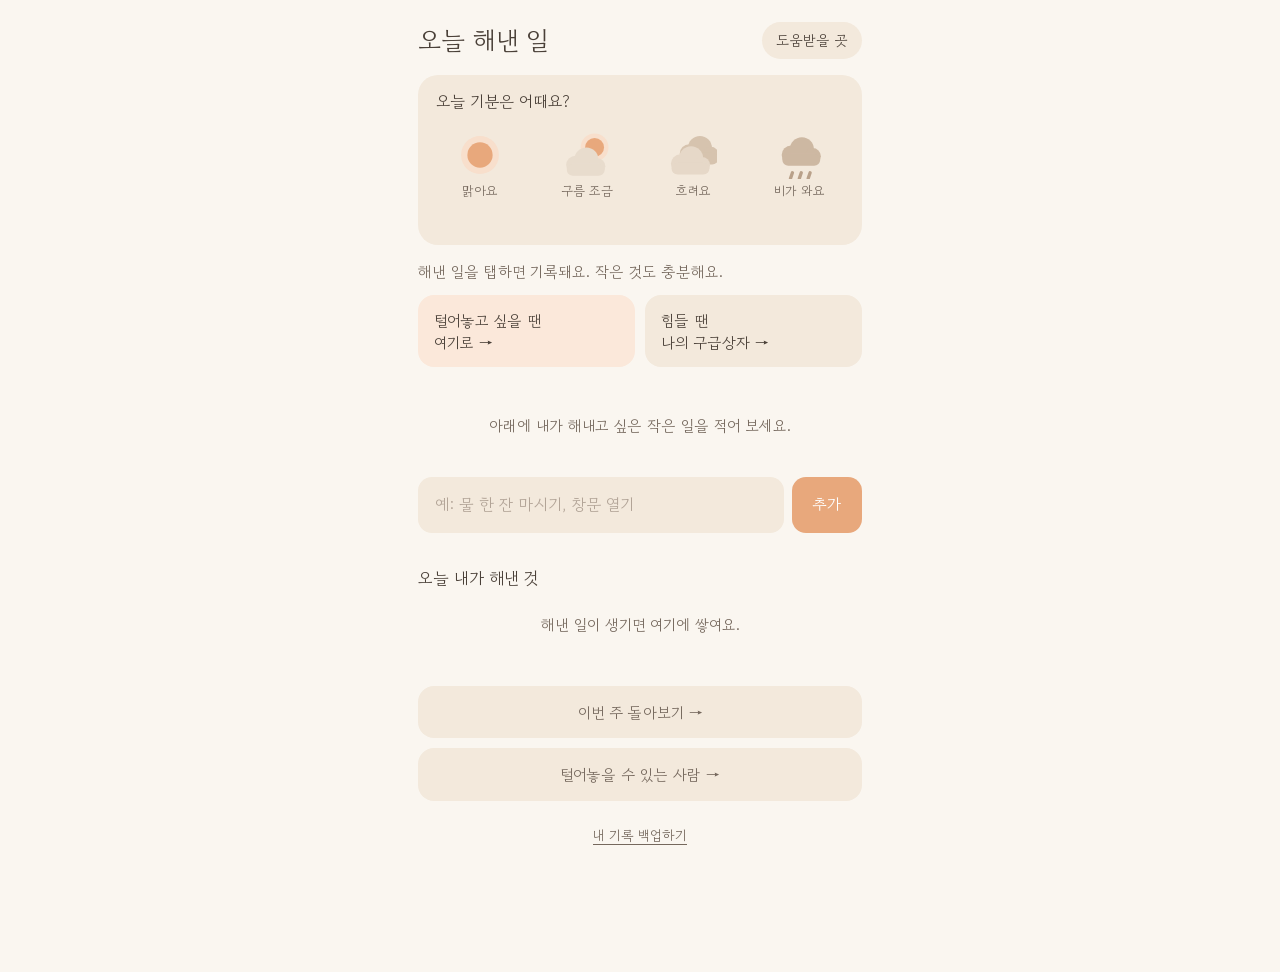
==== index.html @ 6de982d1 "뒤로 돌아올 때 홈이 튀지 않게 - 홈: 폰이 기억해 둔 화면이 돌아오면(pageshow) 기록·기분만 조용히 새로 고침 - 새로 그려야 할 때도 처음부터 같은 길이로: 펼친 낮은" ====
<!doctype html>
<html lang="ko">
<head>
  <meta charset="utf-8" />
  <meta name="viewport" content="width=device-width, initial-scale=1, viewport-fit=cover" />
  <title>차곡</title>
  <!-- PWA: 폰 홈 화면에 설치하고, 인터넷이 끊겨도 열리게 -->
  <link rel="manifest" href="manifest.webmanifest" />
  <meta name="theme-color" content="#faf6f0" />
  <link rel="icon" href="icon.svg" type="image/svg+xml" />
  <link rel="apple-touch-icon" href="icons/apple-touch-icon.png" />
  <meta name="apple-mobile-web-app-capable" content="yes" />
  <meta name="mobile-web-app-capable" content="yes" />
  <meta name="apple-mobile-web-app-title" content="차곡" />
  <script>
    if ("serviceWorker" in navigator) {
      addEventListener("load", () => navigator.serviceWorker.register("sw.js").catch(() => {}));
    }
    // 인트로: 앱을 새로 열 때만 보여요. 앱 안에서 다른 화면을 다녀오면 보이지 않아요.
    // (sessionStorage는 앱을 닫으면 비워지는 임시 메모장이에요)
    (function () {
      let seen = false;
      try { seen = sessionStorage.getItem("chagok.splash") === "1"; sessionStorage.setItem("chagok.splash", "1"); } catch (e) {}
      if (!seen) document.documentElement.classList.add("splash-on");
    })();
  </script>
  <!-- 글꼴을 미리 불러와서, 기본 글씨체가 잠깐 보였다 바뀌는 깜빡임을 막아요 -->
  <link rel="preload" href="fonts/GowunDodum-Regular.woff2" as="font" type="font/woff2" crossorigin />
  <link rel="stylesheet" href="theme.css" />
  <style>
    /* 색·글꼴은 theme.css에서 모든 화면이 함께 써요 */
    main {
      max-width: 480px;
      margin: 0 auto;
      padding: 28px 18px 120px;
    }
    h1 { font-size: 1.6rem; margin: 0 0 4px; }
    /* 위쪽 줄은 스크롤해도 붙어 있어서, "도움받을 곳"이 언제나 한 번에 닿아요 */
    .head {
      display: flex; justify-content: space-between; align-items: center; gap: 12px;
      position: sticky; top: 0; z-index: 5;
      background: var(--bg);
      margin: -28px -18px 4px; padding: 20px 18px 8px;
    }
    .head h1 { margin: 0; }
    .sub { color: var(--soft); margin: 0 0 12px; font-size: 0.95rem; }
    /* 털어놓기·구급상자: 나란히 두어 한 번에 닿게 */
    .quick { display: grid; grid-template-columns: 1fr 1fr; gap: 10px; margin: 0 0 22px; }
    .vent-link.kit-link { background: var(--card); }
    .vent-link {
      display: block; padding: 14px 16px; line-height: 1.45;
      background: var(--accent-soft); color: var(--text);
      border-radius: 16px; text-decoration: none; font-size: 0.95rem;
    }
    .look-link {
      display: block; margin: 40px 0 0; padding: 14px 18px; text-align: center;
      background: var(--card); border-radius: var(--radius);
      color: var(--soft); text-decoration: none; font-size: 0.95rem;
    }

    .people-link { margin-top: 10px; }
    .backup-link {
      display: block; width: fit-content; margin: 18px auto 0; padding: 6px 4px;
      color: var(--soft); font-size: 0.85rem;
      text-decoration: underline; text-underline-offset: 3px;
    }

    /* 오늘 기분: 날씨 그림으로 한 번에 */
    .mood { background: var(--card); border-radius: 20px; padding: 14px 12px 12px; margin: 6px 0 14px; }
    .mood-q { margin: 0 6px 10px; font-size: 1rem; }
    /* 날씨 버튼이 그려지기 전에도 같은 높이를 차지해서, 아래 내용이 밀려 내려가지 않게 */
    .mood-row { display: grid; grid-template-columns: repeat(4, 1fr); gap: 6px; min-height: 83px; }
    .mood-btn {
      display: flex; flex-direction: column; align-items: center; gap: 2px;
      font: inherit; font-size: 0.8rem; color: var(--soft); cursor: pointer;
      border: none; background: none; border-radius: 14px; padding: 6px 2px 6px;
      transition: background .25s ease, transform .15s ease;
    }
    .mood-btn svg { width: 48px; height: 48px; }
    .mood-btn:active { transform: scale(0.95); }
    .mood-btn[aria-pressed="true"] { background: var(--bg); color: var(--text); }
    .mood-btn:focus-visible { outline: 2px solid var(--soft); outline-offset: 1px; }
    .mood-note { color: var(--accent-deep); font-size: 0.85rem; min-height: 1.4em; margin: 6px 6px 0; }

    /* 낮은 날: 부드럽게 펼쳐지는 작은 자리 */
    .low { margin-top: 10px; background: var(--bg); border-radius: 16px; padding: 14px 14px 12px; animation: lowIn .45s ease; }
    .low[hidden] { display: none; }
    .low.instant { animation: none; }
    @keyframes lowIn { from { opacity: 0; transform: translateY(-4px); } to { opacity: 1; transform: none; } }
    .low-hello { margin: 0 0 12px; font-size: 0.95rem; }
    .note-card { background: var(--peach); border-radius: 14px; padding: 14px 16px 10px; }
    .note-card .from { color: var(--accent-deep); font-size: 0.8rem; margin: 0 0 4px; }
    .note-card .text { font-size: 1.1rem; margin: 0; }
    .low-row { display: flex; justify-content: flex-end; align-items: center; gap: 4px; flex-wrap: wrap; margin-top: 6px; }
    .low-btn {
      font: inherit; font-size: 0.88rem; cursor: pointer; border: none; border-radius: 12px;
      padding: 7px 12px; background: none; color: var(--soft); white-space: nowrap;
    }
    .low-btn.did-it { background: var(--bg); color: var(--accent-deep); }
    .low-btn.done, .lie-btn.done { color: var(--accent-deep); }
    .low-sub { color: var(--soft); font-size: 0.85rem; margin: 14px 2px 8px; }
    .lie-list { list-style: none; padding: 0; margin: 0; display: grid; gap: 6px; }
    .lie-btn {
      display: flex; justify-content: space-between; align-items: center; gap: 10px; width: 100%;
      font: inherit; font-size: 0.98rem; color: var(--text); text-align: left; cursor: pointer;
      border: none; border-radius: 12px; padding: 11px 14px; background: var(--card);
    }
    .lie-btn:active { background: var(--card-press); }
    .lie-btn small { color: var(--faint); font-size: 0.8rem; white-space: nowrap; }
    .lie-btn.done { background: var(--peach); }
    .lie-btn.done small { color: var(--accent-deep); }
    .low-more { display: block; margin: 8px 2px 0; }
    .low-next {
      display: flex; align-items: center; justify-content: space-between; gap: 10px; flex-wrap: wrap;
      margin-top: 14px; padding-top: 12px; border-top: 1px solid var(--line); font-size: 0.88rem; color: var(--soft);
    }
    .low-next a { color: var(--text); text-decoration: none; background: var(--accent-soft); border-radius: 999px; padding: 7px 14px; white-space: nowrap; }
    .low-next .end { display: flex; gap: 8px; align-items: center; flex-wrap: wrap; }
    /* 비가 와요: 쉬어 가기 */
    .rest-btn {
      display: block; width: 100%; font: inherit; font-size: 1.08rem; cursor: pointer; text-align: center;
      border: none; border-radius: 16px; padding: 18px 16px; background: var(--peach); color: var(--text);
    }
    .rest-btn:active { transform: scale(0.98); }
    .rest-done { background: var(--card); border-radius: 16px; padding: 14px 16px; text-align: center; }
    .rest-done p { margin: 0; }
    .rest-done small { display: block; color: var(--soft); font-size: 0.85rem; margin-top: 2px; }
    .rest-done .low-btn { margin-top: 4px; font-size: 0.82rem; }
    .past { background: var(--card); border-radius: 14px; padding: 14px 16px; margin-top: 12px; }
    .past .from { color: var(--soft); font-size: 0.8rem; margin: 0 0 4px; }
    .past p { margin: 0; }
    .past .fact { font-size: 1.02rem; }
    .past .sub-fact { color: var(--soft); font-size: 0.88rem; margin-top: 4px; }
    /* 흐려요: 조금만 움직이면 되는 일 */
    .move-card { background: var(--card); border-radius: 14px; padding: 14px 16px 10px; margin-top: 10px; }
    .move-card .from { color: var(--soft); font-size: 0.8rem; margin: 0 0 4px; }
    .move-card .text { font-size: 1.08rem; margin: 0; }
    .move-card .low-btn.did-it { background: var(--bg); }
    #lowHelp[hidden] { display: none; }
    .low-person { margin-top: 14px; }
    .low-person[hidden] { display: none; }
    .low-person .ppl-hint { background: var(--card); }
    @media (prefers-reduced-motion: reduce) { .low { animation: none; } }

    /* 항목 목록 */
    .items { list-style: none; padding: 0; margin: 0 0 16px; display: grid; gap: 10px; }
    .item {
      display: flex; align-items: center; gap: 12px;
      width: 100%;
      background: var(--card);
      border: none;
      border-radius: var(--radius);
      padding: 17px 18px;
      font: inherit; color: inherit; text-align: left;
      cursor: pointer;
      transition: transform .15s ease, background .3s ease;
    }
    .item:active { transform: scale(0.98); background: var(--card-press); }
    .item .name { flex: 1; font-size: 1.08rem; }
    .item .count { color: var(--soft); font-size: 0.88rem; white-space: nowrap; }
    /* 해낸 항목: 조약돌 같은 복숭아·살구 톤 */
    .item.did { background: var(--peach); }
    .item.did:active { background: #f1cdb2; }
    .item.did .count { color: var(--accent-deep); }
    .item.did .count::before {
      content: ""; display: inline-block; width: 12px; height: 9px; margin-right: 6px;
      border-radius: 50%; background: var(--pebble-1); vertical-align: 1px;
    }
    .item.pop { animation: pop .45s ease; }
    @keyframes pop {
      0% { transform: scale(1); }
      40% { transform: scale(1.03); }
      100% { transform: scale(1); }
    }
    .del {
      border: none; background: none; color: var(--soft);
      font-size: 0.85rem; padding: 4px 8px; cursor: pointer;
      display: none;
    }
    .editing .del { display: inline-block; }
    .editing .item { cursor: default; }

    .empty {
      color: var(--soft); text-align: center;
      padding: 24px 12px; font-size: 0.95rem;
    }

    /* 항목 추가 */
    .add { display: flex; gap: 8px; margin-bottom: 8px; }
    .add input {
      flex: 1; min-width: 0; font: inherit; color: inherit;
      padding: 14px 16px;
      border: 1.5px solid transparent; border-radius: 14px;
      background: var(--card); outline: none;
    }
    .add input::placeholder { color: var(--faint); }
    .add input:focus { border-color: var(--accent); background: var(--bg); }
    .add button {
      font: inherit; border: none; border-radius: 14px;
      padding: 0 20px; background: var(--accent); color: #fff;
      cursor: pointer;
      white-space: nowrap; flex-shrink: 0;   /* "추가"가 두 줄로 깨지지 않게 */
    }
    .tools { text-align: right; }
    .link {
      border: none; background: none; color: var(--soft);
      font: inherit; font-size: 0.85rem; cursor: pointer; padding: 6px 4px;
      text-decoration: underline; text-underline-offset: 3px;
    }

    /* 오늘 기록 */
    h2 { font-size: 1.05rem; margin: 32px 0 10px; }
    .log { list-style: none; padding: 0; margin: 0; }
    .log li {
      display: flex; gap: 10px; padding: 10px 2px;
      border-bottom: 1px solid var(--line); font-size: 0.95rem;
    }
    .log time { color: var(--soft); min-width: 3.5em; }

    /* 아래쪽 안내 (되돌리기) */
    .toast {
      position: fixed; left: 50%; bottom: 24px;
      transform: translate(-50%, 20px);
      background: #5a4e45; color: #fff;
      padding: 12px 16px; border-radius: 14px;
      display: flex; gap: 14px; align-items: center;
      opacity: 0; pointer-events: none;
      transition: opacity .25s ease, transform .25s ease;
      max-width: calc(100% - 32px);
    }
    .toast.show { opacity: 1; transform: translate(-50%, 0); pointer-events: auto; }
    .toast button {
      border: none; background: none; color: var(--accent-soft);
      font: inherit; text-decoration: underline; cursor: pointer; padding: 0;
      white-space: nowrap;
    }
    .toast { flex-wrap: wrap; width: 440px; }
    .toast #toastText { flex: 1; min-width: 0; }
    .memo-form { display: none; width: 100%; gap: 8px; }
    .toast.memo .memo-form { display: flex; }
    .toast.memo .toast-actions { display: none; }
    .toast-actions { display: flex; gap: 14px; }
    .memo-form input {
      flex: 1; min-width: 0; font: inherit; color: var(--text);
      padding: 10px 12px; border: none; border-radius: 10px; outline: none;
    }
    .memo-form button { text-decoration: none; background: var(--accent); color: #fff; border-radius: 10px; padding: 0 14px; }
    .log .memo { display: block; color: var(--soft); font-size: 0.88rem; }
    .log .memo.hint { color: var(--faint); font-size: 0.8rem; }
    .log .entry { flex: 1; min-width: 0; }
    .log li.tappable { cursor: pointer; border-radius: 8px; }
    .log li.tappable:active { background: var(--accent-soft); }
    .log li.tappable:focus-visible { outline: 2px solid var(--soft); outline-offset: 2px; }

    /* 인트로 */
    .splash { display: none; }
    .splash-on .splash {
      display: flex; flex-direction: column; align-items: center; justify-content: center; gap: 14px;
      position: fixed; inset: 0; z-index: 100;
      background: var(--bg); cursor: pointer;
      transition: opacity .45s ease;
    }
    .splash svg { width: 96px; height: 96px; }
    .splash .name { font-size: 1.7rem; letter-spacing: 0.1em; color: var(--text); }
    .splash rect { animation: settle .5s cubic-bezier(.3, 1.3, .5, 1) both; }
    .splash rect:nth-child(2) { animation-delay: .08s; }
    .splash rect:nth-child(3) { animation-delay: .16s; }
    .splash .name { animation: rise .45s ease .1s both; }
    @keyframes settle { from { opacity: 0; transform: translateY(-40px); } to { opacity: 1; transform: none; } }
    @keyframes rise { from { opacity: 0; transform: translateY(4px); } to { opacity: 1; transform: none; } }
    .splash.leaving { opacity: 0; pointer-events: none; }
    @media (prefers-reduced-motion: reduce) {
      .splash-on .splash { transition: none; }
      .splash rect, .splash .name { animation: none; }
    }
  </style>
</head>
<body>
  <div class="splash" id="splash" aria-hidden="true">
    <svg viewBox="120 120 272 272" role="img">
      <rect x="120" y="297" width="272" height="76" rx="30" fill="#e09a6b"/>
      <rect x="156" y="215" width="216" height="70" rx="28" fill="#e8a87c"/>
      <rect x="172" y="139" width="156" height="64" rx="26" fill="#f2c4a0"/>
    </svg>
    <div class="name">차곡</div>
  </div>
  <main>
    <div class="head">
      <h1>오늘 해낸 일</h1>
      <span data-help-slot></span>
    </div>
    <section class="mood" aria-labelledby="moodQ">
      <p class="mood-q" id="moodQ">오늘 기분은 어때요?</p>
      <div class="mood-row" id="moodRow"></div>
      <p class="mood-note" id="moodNote" role="status"></p>

      <!-- 기분이 낮은 날에만 조용히 펼쳐져요 -->
      <div class="low" id="low" hidden>
        <p class="low-hello" id="lowHello"></p>
        <div id="lowRest"></div>   <!-- 비가 와요: 쉬어 가기 -->
        <div id="lowPast"></div>   <!-- 비가 와요: 과거의 내가 해낸 것 -->
        <div id="lowNote"></div>   <!-- 흐려요: 구급상자 쪽지 -->
        <div id="lowMove"></div>   <!-- 흐려요: 조금만 움직이면 되는 일 -->
        <div class="low-person" id="lowPerson" hidden></div>
        <div class="low-next">
          <span id="lowNextLabel">마음이 무거우면</span>
          <span class="end">
            <a href="vent.html">털어놓기</a>
            <span id="lowHelp"><span data-help-slot></span></span>
          </span>
        </div>
        <div id="lowLie"></div>    <!-- 비가 와요: 맨 아래 "원하면" -->
        <div class="low-row"><button class="low-btn" id="lowClose" type="button">접어 두기</button></div>
      </div>
    </section>

    <p class="sub">해낸 일을 탭하면 기록돼요. 작은 것도 충분해요.</p>
    <div class="quick">
      <a class="vent-link" href="vent.html">털어놓고 싶을 땐<br>여기로 →</a>
      <a class="vent-link kit-link" href="kit.html">힘들 땐<br>나의 구급상자 →</a>
    </div>

    <ul class="items" id="items"></ul>

    <form class="add" id="addForm" autocomplete="off">
      <input id="addInput" maxlength="40" placeholder="예: 물 한 잔 마시기, 창문 열기" />
      <button type="submit">추가</button>
    </form>
    <div class="tools">
      <button class="link" id="editBtn" type="button">항목 정리하기</button>
    </div>

    <h2 id="logTitle">오늘 내가 해낸 것</h2>
    <ul class="log" id="log"></ul>

    <a class="look-link" href="lookback.html">이번 주 돌아보기 →</a>
    <a class="look-link people-link" href="people.html">털어놓을 수 있는 사람 →</a>
    <a class="backup-link" href="backup.html">내 기록 백업하기</a>
  </main>

  <div class="toast" id="toast" role="status">
    <span id="toastText"></span>
    <span class="toast-actions">
      <button id="memoBtn" type="button">한 줄 남기기</button>
      <button id="undoBtn" type="button">되돌리기</button>
    </span>
    <form class="memo-form" id="memoForm" autocomplete="off">
      <input id="memoInput" maxlength="80" placeholder="한 줄 남겨도 좋아요 (선택)" />
      <button type="submit">남기기</button>
    </form>
  </div>

  <script src="help.js"></script>
  <script src="record-sheet.js"></script>
  <script src="people.js"></script>
  <script src="mood.js"></script>
  <script>
    // ── 저장소: 데이터는 이 브라우저 안(localStorage)에만 저장돼요 ──
    const KEY = "overcome.v1";

    function load() {
      try {
        const data = JSON.parse(localStorage.getItem(KEY));
        if (data && Array.isArray(data.items) && Array.isArray(data.records)) return data;
      } catch (e) {}
      return { items: [], records: [] };
    }
    function save() {
      try { localStorage.setItem(KEY, JSON.stringify(state)); } catch (e) {}
    }

    let state = load();
    let editing = false;
    let lastRecordId = null;
    let toastTimer = null;

    const $ = (id) => document.getElementById(id);
    const uid = () => Date.now().toString(36) + Math.random().toString(36).slice(2, 6);

    // 오늘 날짜(내 기기 시간 기준)인지 확인
    function isToday(iso) {
      const d = new Date(iso), n = new Date();
      return d.getFullYear() === n.getFullYear() && d.getMonth() === n.getMonth() && d.getDate() === n.getDate();
    }
    const todayRecords = () => state.records.filter((r) => isToday(r.at));

    function render() {
      const today = todayRecords();
      const list = $("items");
      list.innerHTML = "";
      list.parentElement.classList.toggle("editing", editing);

      if (state.items.length === 0) {
        list.innerHTML = '<li class="empty">아래에 내가 해내고 싶은 작은 일을 적어 보세요.</li>';
      }

      state.items.forEach((item) => {
        const n = today.filter((r) => r.itemId === item.id).length;
        const li = document.createElement("li");
        const btn = document.createElement("button");
        btn.type = "button";
        btn.className = "item" + (n > 0 ? " did" : "");
        btn.dataset.id = item.id;

        const name = document.createElement("span");
        name.className = "name";
        name.textContent = item.name;
        btn.appendChild(name);

        const count = document.createElement("span");
        count.className = "count";
        count.textContent = n === 0 ? "" : n === 1 ? "내가 해냈다" : `내가 해냈다 ×${n}`;
        btn.appendChild(count);

        const del = document.createElement("span");
        del.className = "del";
        del.textContent = "빼기";
        del.setAttribute("role", "button");
        btn.appendChild(del);

        btn.addEventListener("click", (e) => {
          if (editing) {
            if (e.target === del) removeItem(item.id);
            return;
          }
          record(item, btn);
        });

        li.appendChild(btn);
        list.appendChild(li);
      });

      $("editBtn").textContent = editing ? "다 정리했어요" : "항목 정리하기";
      $("editBtn").style.display = state.items.length ? "" : "none";

      // 오늘 기록 모아 보기 (최신순)
      const log = $("log");
      log.innerHTML = "";
      $("logTitle").textContent = today.length
        ? `오늘 내가 해낸 것 · ${today.length}가지`
        : "오늘 내가 해낸 것";
      if (today.length === 0) {
        log.innerHTML = '<li class="empty" style="border:none;justify-content:center">해낸 일이 생기면 여기에 쌓여요.</li>';
      }
      [...today].reverse().forEach((r) => {
        const li = document.createElement("li");
        const t = document.createElement("time");
        t.textContent = new Date(r.at).toLocaleTimeString("ko-KR", { hour: "numeric", minute: "2-digit" });
        const s = document.createElement("span");
        s.className = "entry";
        s.textContent = r.name;

        const m = document.createElement("span");
        m.className = "memo" + (r.memo ? "" : " hint");
        m.textContent = r.memo || "탭해서 한 줄 남기기";
        s.appendChild(m);
        // 탭하면 작은 창이 열려요: 메모 쓰기·고치기, 잘못 누른 기록 빼기
        li.className = "tappable";
        li.tabIndex = 0;
        li.setAttribute("role", "button");
        const open = () => openRecordSheet(r.id, () => { state = load(); render(); });
        li.addEventListener("click", open);
        li.addEventListener("keydown", (e) => { if (e.key === "Enter" || e.key === " ") { e.preventDefault(); open(); } });
        li.append(t, s);
        log.appendChild(li);
      });
    }

    function record(item, btn) {
      const r = { id: uid(), itemId: item.id, name: item.name, at: new Date().toISOString() };
      state.records.push(r);
      save();
      lastRecordId = r.id;
      lastLooseBtn = null;
      render();
      const fresh = document.querySelector(`.item[data-id="${item.id}"]`);
      if (fresh) fresh.classList.add("pop");
      showToast(`"${item.name}" 내가 해냈어요`);
    }

    function undo() {
      if (!lastRecordId) return;
      state.records = state.records.filter((r) => r.id !== lastRecordId);
      lastRecordId = null;
      save();
      render();
      hideToast();
      // 낮은 날 자리에서 기록한 거라면, 그 버튼도 원래대로
      if (lastLooseBtn) { resetLoose(lastLooseBtn); lastLooseBtn = null; }
    }

    function removeItem(id) {
      const item = state.items.find((i) => i.id === id);
      if (!item || !confirm(`"${item.name}" 항목을 목록에서 뺄까요?\n지금까지 해낸 기록은 그대로 남아요.`)) return;
      state.items = state.items.filter((i) => i.id !== id);
      save();
      render();
    }

    function showToast(text) {
      $("toastText").textContent = text;
      $("toast").classList.remove("memo");
      $("toast").classList.add("show");
      clearTimeout(toastTimer);
      toastTimer = setTimeout(hideToast, 5000);
    }
    function hideToast() { $("toast").classList.remove("show", "memo"); }

    // 한 줄 메모: 기록은 이미 됐고, 원할 때만 덧붙여요
    function openMemo() {
      if (!lastRecordId) return;
      clearTimeout(toastTimer);           // 쓰는 동안엔 사라지지 않게
      $("memoInput").value = "";
      $("toast").classList.add("memo");
      $("memoInput").focus();
    }
    $("memoForm").addEventListener("submit", (e) => {
      e.preventDefault();
      const text = $("memoInput").value.trim();
      const r = state.records.find((x) => x.id === lastRecordId);
      if (r && text) { r.memo = text; save(); render(); }
      $("memoInput").blur();
      hideToast();
    });
    $("memoInput").addEventListener("keydown", (e) => {
      if (e.key === "Escape") hideToast();
    });
    $("memoBtn").addEventListener("click", openMemo);

    $("addForm").addEventListener("submit", (e) => {
      e.preventDefault();
      const name = $("addInput").value.trim();
      if (!name) return;
      state.items.push({ id: uid(), name });
      save();
      $("addInput").value = "";
      render();
    });
    $("editBtn").addEventListener("click", () => { editing = !editing; render(); });
    $("undoBtn").addEventListener("click", undo);

    render();

    // ── 오늘 기분: 탭 한 번으로 남겨요. 그래프나 통계는 만들지 않아요. ──
    // 모양: [{ id, at, level }]  level 4 맑아요 · 3 구름 조금 · 2 흐려요 · 1 비가 와요
    const MOOD_KEY = window.chagokMood.KEY;
    const MOODS = window.chagokMood.MOODS;   // 날씨 그림은 mood.js에 있어요 (돌아보기와 함께 써요)
    const KIT_KEY = "chagok.kit.v1";
    const LOW_HELLO = {
      2: "흐린 날이네요. 오늘은 천천히 가도 괜찮아요.",
      1: "오늘은 그냥 누워 있어도 괜찮아요. 쉬는 것도 나를 돌보는 일이에요.",
    };
    const MOVES = ["창문 열기", "세수하기", "집 앞 5분 걷기", "물 한 컵 마시기", "이불 정리하기", "양치하기", "햇빛 드는 곳에 잠깐 서 있기"];
    const LIE_DOWN = ["숨 세 번 천천히 쉬기", "물 한 모금 마시기", "창밖 잠깐 보기", "이불 속에서 기지개 켜기", "좋아하는 노래 한 곡 듣기"];
    // 쉬어 가기로 한 날: 시간만 남겨요 (돌아보기에 조용히 조약돌 하나). 모양: [{ id, at }]
    const REST_KEY = "chagok.rest.v1";
    const VENTED_KEY = "chagok.vented.v1";

    const readList = (key) => { try { const v = JSON.parse(localStorage.getItem(key)); return Array.isArray(v) ? v : []; } catch (e) { return []; } };
    const writeList = (key, list) => { try { localStorage.setItem(key, JSON.stringify(list)); } catch (e) {} };
    const todayMood = () => readList(MOOD_KEY).filter((m) => isToday(m.at)).pop() || null;
    const kitCards = () => readList(KIT_KEY).filter((c) => c && c.text);
    const pickOne = (arr, notThis) => { const pool = arr.length > 1 ? arr.filter((x) => x !== notThis) : arr; return pool[Math.floor(Math.random() * pool.length)]; };

    function renderMood() {
      const cur = todayMood();
      const row = $("moodRow");
      row.innerHTML = "";
      for (const m of MOODS) {
        const b = document.createElement("button");
        b.type = "button";
        b.className = "mood-btn";
        b.setAttribute("aria-pressed", cur && cur.level === m.level ? "true" : "false");
        b.innerHTML = `${window.chagokMood.svg(m.level)}<span>${m.label}</span>`;
        b.addEventListener("click", () => pickMood(m.level));
        row.appendChild(b);
      }
    }

    let noteTimer = null;
    function pickMood(level) {
      const list = readList(MOOD_KEY);
      const last = list[list.length - 1];
      // 방금(2분 안) 고른 걸 바꾸면 새로 쌓지 않고 고쳐요: 잘못 누른 것도 괜찮아요
      if (last && Date.now() - new Date(last.at).getTime() < 120000) { last.level = level; last.at = new Date().toISOString(); }
      else list.push({ id: uid(), at: new Date().toISOString(), level });
      writeList(MOOD_KEY, list);
      renderMood();
      clearTimeout(noteTimer);
      if (level <= 2) {
        $("moodNote").textContent = "";
        openLow(level);
      } else {
        $("low").hidden = true;
        clearLow();
        $("moodNote").textContent = "오늘의 기분을 남겨 뒀어요.";
        noteTimer = setTimeout(() => { $("moodNote").textContent = ""; }, 3000);
      }
    }

    // 낮은 날
    //  흐려요:   구급상자 쪽지 → 조금만 움직이면 되는 일 → 털어놓기(가볍게)
    //  비가 와요: 쉬어 가기 → 과거의 내가 해낸 것 → 털어놓기·사람·도움받을 곳 → (원하면) 누워서도 할 수 있는 일
    // 펼친 자리의 모습(무슨 쪽지·어떤 일·누구를 보여 줬는지)을 잠깐 기억해 둬요.
    // 다른 화면에 다녀와 홈이 다시 그려져도, 처음부터 같은 모습·같은 길이로 그려져서 스크롤이 튀지 않아요.
    // (sessionStorage: 앱을 닫으면 비워지는 임시 메모장)
    const LOW_KEY = "chagok.low";
    let lowState = null;
    function saveLow(patch) {
      lowState = { ...(lowState || {}), ...patch, day: new Date().toDateString() };
      try { sessionStorage.setItem(LOW_KEY, JSON.stringify(lowState)); } catch (e) {}
    }
    function clearLow() {
      lowState = null;
      try { sessionStorage.removeItem(LOW_KEY); } catch (e) {}
    }
    function savedLow() {
      try {
        const v = JSON.parse(sessionStorage.getItem(LOW_KEY));
        const cur = todayMood();
        if (v && v.day === new Date().toDateString() && cur && cur.level === v.level && v.level <= 2) return v;
      } catch (e) {}
      return null;
    }

    // restore가 있으면: 아까와 같은 내용으로, 움직임 없이 바로 그려요
    function openLow(level, restore = null) {
      ["lowRest", "lowPast", "lowNote", "lowMove", "lowLie"].forEach((id) => { $(id).innerHTML = ""; });
      $("lowPerson").hidden = true;
      $("low").classList.toggle("instant", !!restore);
      lowState = { level };
      saveLow({ level });
      $("lowHello").textContent = LOW_HELLO[level];
      const cards = kitCards();
      if (level === 2) {
        if (cards.length) showNote(cards, restore && restore.noteId);
        showMove(restore && restore.move);
        $("lowNextLabel").textContent = "털어놓고 싶으면";
        $("lowHelp").hidden = true;
      } else {
        showRest();
        showPast();
        // 목록이 비어 있으면 적어 둘 수 있다고만 살짝
        window.chagokPeople.suggest($("lowPerson"), { preferId: restore && restore.personId, onPick: (id) => saveLow({ personId: id }) });
        $("lowNextLabel").textContent = "마음이 무거우면";
        $("lowHelp").hidden = false;
        showLie(!!(restore && restore.lieOpen), "원하면, 누워서도 할 수 있는 일");
        if (restore && restore.lieOpen) saveLow({ lieOpen: true });
      }
      $("low").hidden = false;
    }

    let shownNoteId = null;
    function showNote(cards, preferId) {
      const pool = cards.length > 1 ? cards.filter((x) => x.id !== shownNoteId) : cards;
      const card = cards.find((x) => x.id === preferId) || pool[Math.floor(Math.random() * pool.length)];
      shownNoteId = card.id;
      saveLow({ noteId: card.id });
      const box = $("lowNote");
      box.innerHTML = `
        <div class="note-card">
          <p class="from">과거의 내가 지금의 나에게</p>
          <p class="text"></p>
          <div class="low-row">
            ${cards.length > 1 ? '<button class="low-btn" type="button" data-act="other">다른 쪽지</button>' : ""}
            <button class="low-btn did-it" type="button" data-act="did" data-label="해 봤어요">해 봤어요</button>
          </div>
        </div>`;
      box.querySelector(".text").textContent = card.text;
      box.querySelector('[data-act="did"]').addEventListener("click", (e) => recordLoose(card.text, e.currentTarget));
      const other = box.querySelector('[data-act="other"]');
      if (other) other.addEventListener("click", () => showNote(kitCards()));
    }

    // 흐려요: 조금만 움직이면 되는 일, 하나만
    let shownMove = null;
    function showMove(prefer) {
      shownMove = MOVES.includes(prefer) ? prefer : pickOne(MOVES, shownMove);
      saveLow({ move: shownMove });
      const box = $("lowMove");
      box.innerHTML = `
        <div class="move-card">
          <p class="from">조금만 움직이면 되는 일</p>
          <p class="text"></p>
          <div class="low-row">
            <button class="low-btn" type="button" data-act="other">다른 것</button>
            <button class="low-btn did-it" type="button" data-act="did" data-label="해냈어요">해냈어요</button>
          </div>
        </div>`;
      const name = shownMove;
      box.querySelector(".text").textContent = name;
      box.querySelector('[data-act="did"]').addEventListener("click", (e) => recordLoose(name, e.currentTarget));
      box.querySelector('[data-act="other"]').addEventListener("click", () => showMove());
    }

    // 비가 와요: 쉬어 가기로 한 것도 내가 고른 일이에요
    const todayRest = () => readList(REST_KEY).find((r) => r && isToday(r.at)) || null;
    function showRest() {
      const box = $("lowRest");
      const rest = todayRest();
      if (!rest) {
        box.innerHTML = '<button class="rest-btn" type="button">오늘은 쉬어 가기로 했어요</button>';
        box.querySelector("button").addEventListener("click", () => {
          const list = readList(REST_KEY);
          list.push({ id: uid(), at: new Date().toISOString() });
          writeList(REST_KEY, list);
          showRest();
          showPast();
        });
        return;
      }
      box.innerHTML = `
        <div class="rest-done" role="status">
          <p>오늘은 쉬어 가기로 했어요.</p>
          <small>돌아보기에 조약돌 하나를 조용히 놓아 뒀어요.</small>
          <button class="low-btn" type="button">되돌리기</button>
        </div>`;
      box.querySelector("button").addEventListener("click", () => {
        writeList(REST_KEY, readList(REST_KEY).filter((r) => r.id !== rest.id));
        showRest();
        showPast();
      });
    }

    // 비가 와요: 과거의 내가 해낸 것 (칭찬·평가 없이 사실만)
    function showPast() {
      const box = $("lowPast");
      const records = load().records;
      const total = records.length + readList(VENTED_KEY).length + readList(REST_KEY).length;
      // 날짜는 줄바꿈되지 않게 (11월 / 10일로 갈라지지 않도록)
      const fmt = (iso) => new Date(iso).toLocaleDateString("ko-KR", { month: "long", day: "numeric" }).replace(/ /g, " ");
      box.innerHTML = "";
      const wrap = document.createElement("div");
      wrap.className = "past";
      const add = (cls, text) => { const p = document.createElement("p"); p.className = cls; p.textContent = text; wrap.appendChild(p); };
      if (total > 0) {
        add("from", "과거의 내가 해낸 것");
        add("fact", `지금까지 쌓인 조약돌 ${total}개`);
        const lastDone = [...records].sort((a, b) => new Date(a.at) - new Date(b.at)).pop();
        if (lastDone) add("sub-fact", `가장 최근에 해낸 일: ${lastDone.name} · ${fmt(lastDone.at)}`);
      } else {
        const cards = kitCards();
        if (!cards.length) return;   // 보여 줄 사실이 없으면 비워 둬요
        const c = cards[Math.floor(Math.random() * cards.length)];
        add("from", "과거의 내가 남긴 쪽지");
        add("fact", c.text);
        add("sub-fact", `${fmt(c.at)}에 적어 둔 거예요`);
      }
      box.appendChild(wrap);
    }

    // open=false면 링크만 보여요
    function showLie(open, label = "누워서도 할 수 있는 일 보기") {
      const box = $("lowLie");
      if (!open) {
        box.innerHTML = '<button class="link low-more" type="button"></button>';
        box.querySelector("button").textContent = label;
        box.querySelector("button").addEventListener("click", () => { showLie(true); saveLow({ lieOpen: true }); });
        return;
      }
      box.innerHTML = '<p class="low-sub">누워서도 할 수 있는 일. 하고 싶을 때만요.</p><ul class="lie-list"></ul>';
      const ul = box.querySelector("ul");
      for (const name of LIE_DOWN) {
        const li = document.createElement("li");
        const b = document.createElement("button");
        b.type = "button";
        b.className = "lie-btn";
        b.innerHTML = "<span></span><small>했다면 탭</small>";
        b.querySelector("span").textContent = name;
        b.addEventListener("click", () => recordLoose(name, b));
        li.appendChild(b);
        ul.appendChild(li);
      }
    }

    // 목록 항목이 아닌 일도 해낸 일로 기록해요 ("오늘 내가 해낸 것"과 돌아보기에 함께 쌓여요)
    function recordLoose(name, btn) {
      if (btn.classList.contains("done")) return;
      const r = { id: uid(), name, at: new Date().toISOString() };
      state.records.push(r);
      save();
      lastRecordId = r.id;
      render();
      lastLooseBtn = btn;
      btn.classList.add("done");
      const tag = btn.querySelector("small");
      if (tag) tag.textContent = "내가 해냈다"; else btn.textContent = "내가 해냈어요";
      showToast(`"${name}" 내가 해냈어요`);
    }
    let lastLooseBtn = null;
    function resetLoose(btn) {
      btn.classList.remove("done");
      const tag = btn.querySelector("small");
      if (tag) tag.textContent = "했다면 탭"; else btn.textContent = btn.dataset.label || "해 봤어요";
    }
    $("lowClose").addEventListener("click", () => { $("low").hidden = true; clearLow(); });

    renderMood();
    // 아까 펼쳐 둔 자리가 있으면, 처음 그릴 때부터 같은 모습으로 (늦게 펼쳐지며 길이가 바뀌지 않게)
    (function () { const v = savedLow(); if (v) openLow(v.level, v); })();

    // 뒤로 와서 폰이 기억해 둔 홈(back-forward cache)이 그대로 돌아왔을 때:
    // 새로 불러오지 않고, 그사이 바뀌었을 수 있는 기록·기분만 조용히 최신으로 바꿔요.
    addEventListener("pageshow", (e) => {
      if (!e.persisted) return;
      hideToast();
      state = load();
      render();
      renderMood();
      const v = savedLow();
      if (v) openLow(v.level, v);
      else if (!$("low").hidden && !(todayMood() && todayMood().level <= 2)) $("low").hidden = true;
    });

    // 인트로 걷기: 1초 안쪽에 부드럽게 사라지고, 탭하면 바로 넘어가요
    (function () {
      const splash = $("splash");
      if (!document.documentElement.classList.contains("splash-on")) { splash.remove(); return; }
      const calm = matchMedia("(prefers-reduced-motion: reduce)").matches;
      let gone = false;
      const finish = () => { splash.remove(); document.documentElement.classList.remove("splash-on"); };
      const leave = (quick) => {
        if (gone) return;
        gone = true;
        if (calm) { finish(); return; }                 // 움직임 줄이기: 그냥 사라져요
        if (quick) splash.style.transitionDuration = "0.15s";
        splash.classList.add("leaving");
        setTimeout(finish, quick ? 200 : 500);
      };
      splash.addEventListener("pointerdown", () => leave(true));
      setTimeout(() => leave(false), calm ? 400 : 850); // 보통: 0.85초 보이고 0.45초 사라짐
    })();
  </script>
</body>
</html>
---- theme.css ----
/* 차곡의 공통 디자인: 모든 화면이 이 파일 하나를 함께 써요.
   색이나 글꼴을 바꾸고 싶으면 여기만 고치면 모든 화면이 같이 바뀌어요. */

/* 고운돋움 (SIL Open Font License, fonts/OFL.txt)
   한글 11,172자·영문·숫자·문장부호만 남겨 가볍게 줄인 파일이에요. 기기에 보관돼서 인터넷 없이도 보여요. */
@font-face {
  font-family: "Gowun Dodum";
  src: url("fonts/GowunDodum-Regular.woff2") format("woff2");
  font-weight: 400;
  font-style: normal;
  /* block: 글꼴이 준비될 때까지 아주 잠깐 기다렸다가 보여 줘요. 기본 글씨체로 먼저 그렸다 바꾸지 않아요.
     (글꼴은 기기에 보관돼 있어서 기다림은 거의 느껴지지 않아요) */
  font-display: block;
}

:root {
  /* 바탕 */
  --bg: #faf6f0;          /* 크림 */
  --card: #f3e9dc;        /* 크림보다 살짝 진한 바탕: 버튼·입력칸·카드 */
  --card-press: #ecdecc;  /* 누르고 있을 때 */
  --line: #ebdfd0;        /* 아주 옅은 구분선 */

  /* 글자 */
  --text: #4a4038;
  --soft: #75685d;        /* 보조 글자: 크림 위에서도 잘 읽히는 진하기 */
  --faint: #b2a497;       /* 아주 조용한 힌트 */

  /* 살구·복숭아 (조약돌 색) */
  --accent: #e8a87c;
  --accent-deep: #b4693e; /* 살구 바탕 위 글자 */
  --accent-soft: #fbe8da;
  --peach: #f6d8c2;       /* 해낸 항목 바탕 */
  --pebble-1: #e09a6b;
  --pebble-2: #e8a87c;
  --pebble-3: #eeb48c;
  --pebble-4: #f2c4a0;

  --radius: 16px;
  --font: "Gowun Dodum", -apple-system, BlinkMacSystemFont, "Apple SD Gothic Neo", "Noto Sans KR", sans-serif;
}

* { box-sizing: border-box; }

body {
  margin: 0;
  background: var(--bg);
  color: var(--text);
  font-family: var(--font);
  line-height: 1.6;
  -webkit-tap-highlight-color: transparent;
  -webkit-font-smoothing: antialiased;
  /* 한국어가 낱말 중간에서 끊기지 않게 (아주 긴 낱말만 필요할 때 끊어요) */
  word-break: keep-all;
  overflow-wrap: break-word;
}
button, input, textarea, select { font-family: inherit; }

/* 고운돋움은 굵은 글꼴이 따로 없어요. 억지로 굵게 만들지 않고, 크기로 제목을 구분해요. */
h1, h2, h3, strong, b { font-weight: 400; }
h1 { letter-spacing: -0.01em; }
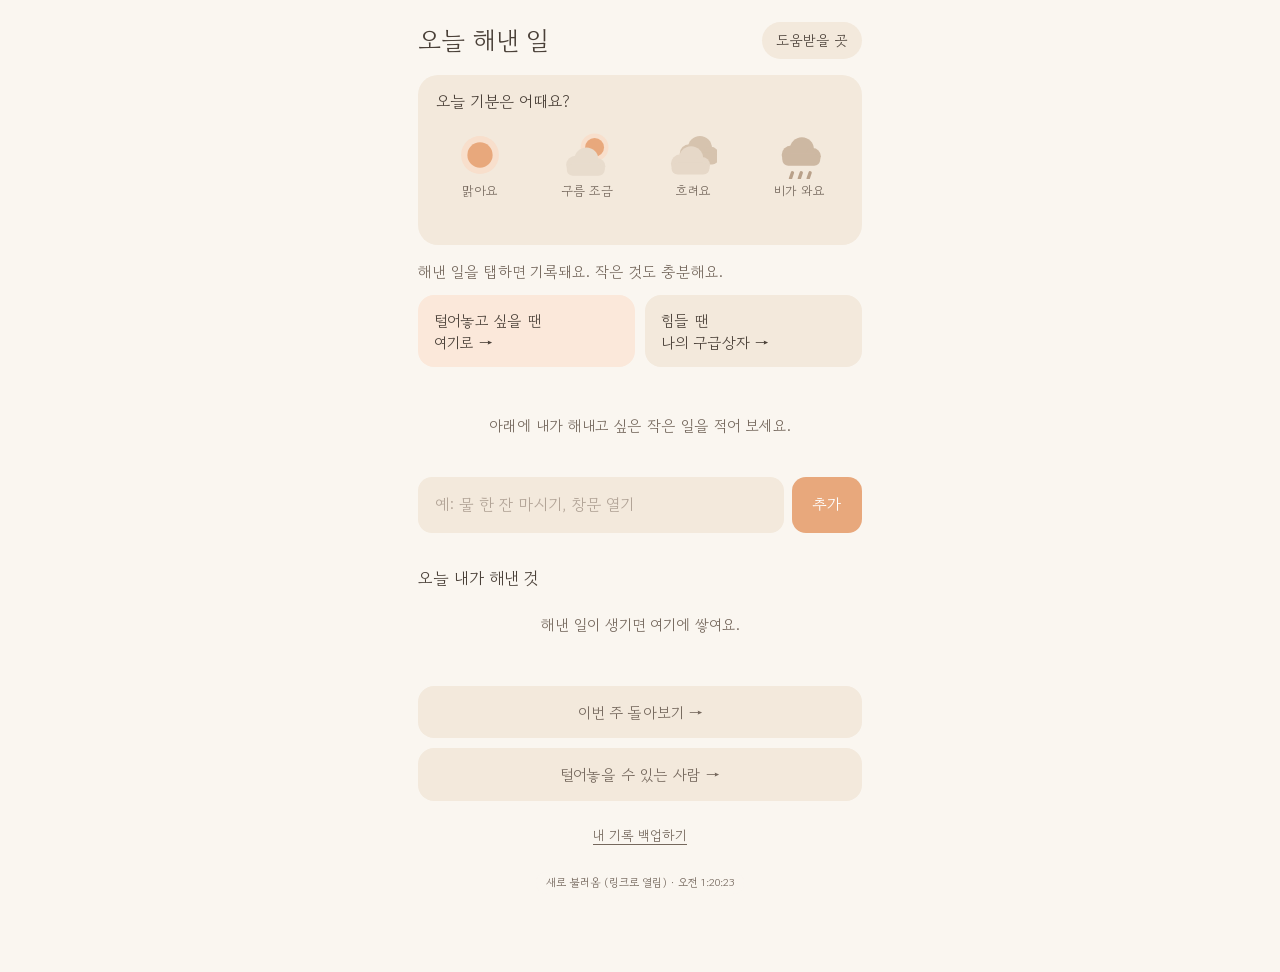
==== commit 41de878b: "홈은 언제나 맨 위에서, 확인용 표시 - history.scrollRestoration = manual, 열릴 때 맨 위로 - 홈에서 다른 화면으로 갈 때 먼저 맨 위로 올리고 한" ====
--- a/index.html
+++ b/index.html
@@ -23,6 +23,9 @@
       try { seen = sessionStorage.getItem("chagok.splash") === "1"; sessionStorage.setItem("chagok.splash", "1"); } catch (e) {}
       if (!seen) document.documentElement.classList.add("splash-on");
     })();
+    // 홈은 언제나 맨 위에서 시작해요. 브라우저가 예전 스크롤 위치로 되돌리지 않게 해요.
+    // (뒤로 밀 때 보이는 홈 사진도 맨 위, 다시 그려지는 홈도 맨 위라서 어긋나지 않아요)
+    try { history.scrollRestoration = "manual"; } catch (e) {}
   </script>
   <!-- 글꼴을 미리 불러와서, 기본 글씨체가 잠깐 보였다 바뀌는 깜빡임을 막아요 -->
   <link rel="preload" href="fonts/GowunDodum-Regular.woff2" as="font" type="font/woff2" crossorigin />
@@ -59,6 +62,15 @@
     }
 
     .people-link { margin-top: 10px; }
+    /* 확인용 표시 (잠깐만 쓰고 지울 거예요) */
+    .load-kind {
+      position: fixed; left: 0; right: 0; bottom: calc(6px + env(safe-area-inset-bottom)); z-index: 50;
+      text-align: center; font-size: 0.7rem; color: var(--soft); pointer-events: none;
+      transition: opacity .6s ease; margin: 0;
+    }
+    .load-kind:empty { display: none; }
+    .load-kind { width: fit-content; margin: 0 auto; padding: 2px 10px; border-radius: 999px; background: rgba(250, 246, 240, 0.92); }
+    .load-kind.gone { opacity: 0; }
     .backup-link {
       display: block; width: fit-content; margin: 18px auto 0; padding: 6px 4px;
       color: var(--soft); font-size: 0.85rem;
@@ -336,6 +348,8 @@
     <a class="look-link" href="lookback.html">이번 주 돌아보기 →</a>
     <a class="look-link people-link" href="people.html">털어놓을 수 있는 사람 →</a>
     <a class="backup-link" href="backup.html">내 기록 백업하기</a>
+    <!-- 확인용: 홈이 어떻게 열렸는지 (확인이 끝나면 지울 거예요) -->
+    <p class="load-kind" id="loadKind" aria-hidden="true"></p>
   </main>
 
   <div class="toast" id="toast" role="status">
@@ -799,10 +813,49 @@
     // 아까 펼쳐 둔 자리가 있으면, 처음 그릴 때부터 같은 모습으로 (늦게 펼쳐지며 길이가 바뀌지 않게)
     (function () { const v = savedLow(); if (v) openLow(v.level, v); })();
 
+    // ── 확인용 표시: 홈이 "기억해 둔 화면으로 돌아옴"인지 "새로 불러옴"인지 (확인이 끝나면 지울 거예요) ──
+    let kindTimer = null;
+    function showLoadKind(text) {
+      const el = $("loadKind");
+      const t = new Date().toLocaleTimeString("ko-KR", { hour: "numeric", minute: "2-digit", second: "2-digit" });
+      el.textContent = `${text} · ${t}`;
+      el.classList.remove("gone");
+      clearTimeout(kindTimer);
+      kindTimer = setTimeout(() => el.classList.add("gone"), 8000);
+    }
+    (function () {
+      const nav = performance.getEntriesByType && performance.getEntriesByType("navigation")[0];
+      const how = nav ? { navigate: "링크로 열림", reload: "새로고침", back_forward: "뒤로 와서" }[nav.type] || nav.type : "";
+      showLoadKind(`새로 불러옴${how ? " (" + how + ")" : ""}`);
+    })();
+
+    // 홈은 언제나 맨 위에서 시작해요
+    scrollTo(0, 0);
+
+    // 홈에서 다른 화면으로 갈 때: 먼저 홈을 맨 위로 올린 다음 이동해요.
+    // 그러면 폰이 찍어 두는 홈 사진도 맨 위라서, 밀어서 돌아올 때 사진과 다시 그린 홈이 어긋나지 않아요.
+    document.addEventListener("click", (e) => {
+      const a = e.target.closest && e.target.closest("a[href]");
+      if (!a || e.defaultPrevented || e.button !== 0 || e.metaKey || e.ctrlKey || e.shiftKey || a.target === "_blank" || a.hasAttribute("download")) return;
+      const url = new URL(a.href, location.href);
+      if (url.origin !== location.origin) return;   // 전화·문자 링크 같은 건 그대로
+      if (scrollY === 0) return;                      // 이미 맨 위면 그냥 이동
+      e.preventDefault();
+      scrollTo(0, 0);
+      // 맨 위로 올라간 모습이 한 번 그려진 다음에 이동해요
+      // (화면이 그려지지 않는 상황에서도 멈추지 않게, 0.15초 뒤엔 어쨌든 이동)
+      let gone = false;
+      const go = () => { if (gone) return; gone = true; location.href = url.href; };
+      requestAnimationFrame(() => requestAnimationFrame(go));
+      setTimeout(go, 150);
+    });
+
     // 뒤로 와서 폰이 기억해 둔 홈(back-forward cache)이 그대로 돌아왔을 때:
     // 새로 불러오지 않고, 그사이 바뀌었을 수 있는 기록·기분만 조용히 최신으로 바꿔요.
     addEventListener("pageshow", (e) => {
       if (!e.persisted) return;
+      showLoadKind("기억해 둔 화면으로 돌아옴");
+      scrollTo(0, 0);
       hideToast();
       state = load();
       render();
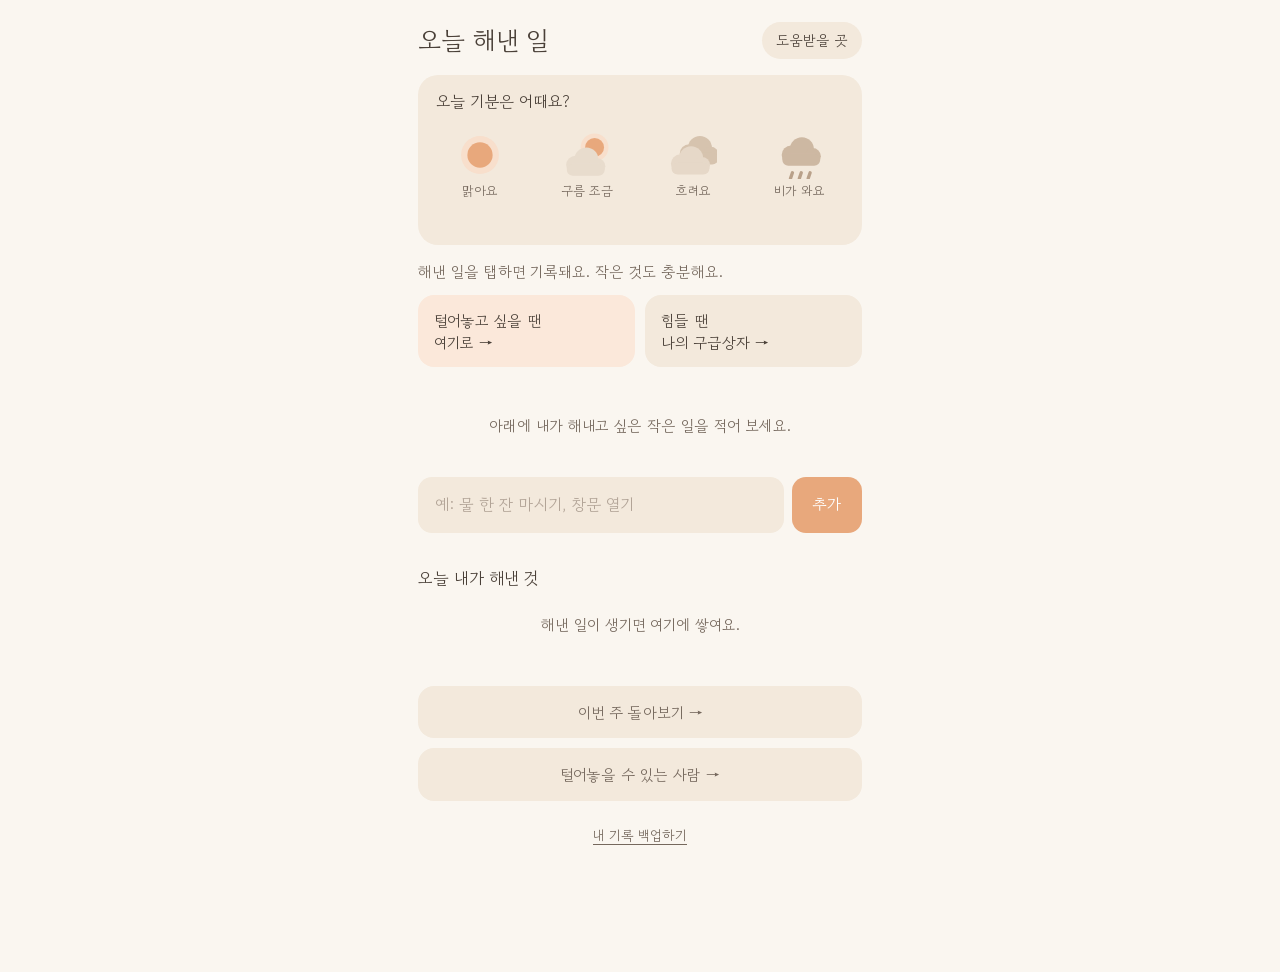
==== commit 29f860ae: "맨 위로 올리기·manual 되돌리기, 돌아올 때 화면이 밀리지 않게 - 41de878 되돌림: 떠나기 전 맨 위로 올리기, scrollRestoration manual, 확인용 " ====
--- a/index.html
+++ b/index.html
@@ -23,9 +23,6 @@
       try { seen = sessionStorage.getItem("chagok.splash") === "1"; sessionStorage.setItem("chagok.splash", "1"); } catch (e) {}
       if (!seen) document.documentElement.classList.add("splash-on");
     })();
-    // 홈은 언제나 맨 위에서 시작해요. 브라우저가 예전 스크롤 위치로 되돌리지 않게 해요.
-    // (뒤로 밀 때 보이는 홈 사진도 맨 위, 다시 그려지는 홈도 맨 위라서 어긋나지 않아요)
-    try { history.scrollRestoration = "manual"; } catch (e) {}
   </script>
   <!-- 글꼴을 미리 불러와서, 기본 글씨체가 잠깐 보였다 바뀌는 깜빡임을 막아요 -->
   <link rel="preload" href="fonts/GowunDodum-Regular.woff2" as="font" type="font/woff2" crossorigin />
@@ -62,15 +59,6 @@
     }
 
     .people-link { margin-top: 10px; }
-    /* 확인용 표시 (잠깐만 쓰고 지울 거예요) */
-    .load-kind {
-      position: fixed; left: 0; right: 0; bottom: calc(6px + env(safe-area-inset-bottom)); z-index: 50;
-      text-align: center; font-size: 0.7rem; color: var(--soft); pointer-events: none;
-      transition: opacity .6s ease; margin: 0;
-    }
-    .load-kind:empty { display: none; }
-    .load-kind { width: fit-content; margin: 0 auto; padding: 2px 10px; border-radius: 999px; background: rgba(250, 246, 240, 0.92); }
-    .load-kind.gone { opacity: 0; }
     .backup-link {
       display: block; width: fit-content; margin: 18px auto 0; padding: 6px 4px;
       color: var(--soft); font-size: 0.85rem;
@@ -348,8 +336,6 @@
     <a class="look-link" href="lookback.html">이번 주 돌아보기 →</a>
     <a class="look-link people-link" href="people.html">털어놓을 수 있는 사람 →</a>
     <a class="backup-link" href="backup.html">내 기록 백업하기</a>
-    <!-- 확인용: 홈이 어떻게 열렸는지 (확인이 끝나면 지울 거예요) -->
-    <p class="load-kind" id="loadKind" aria-hidden="true"></p>
   </main>
 
   <div class="toast" id="toast" role="status">
@@ -813,56 +799,44 @@
     // 아까 펼쳐 둔 자리가 있으면, 처음 그릴 때부터 같은 모습으로 (늦게 펼쳐지며 길이가 바뀌지 않게)
     (function () { const v = savedLow(); if (v) openLow(v.level, v); })();
 
-    // ── 확인용 표시: 홈이 "기억해 둔 화면으로 돌아옴"인지 "새로 불러옴"인지 (확인이 끝나면 지울 거예요) ──
-    let kindTimer = null;
-    function showLoadKind(text) {
-      const el = $("loadKind");
-      const t = new Date().toLocaleTimeString("ko-KR", { hour: "numeric", minute: "2-digit", second: "2-digit" });
-      el.textContent = `${text} · ${t}`;
-      el.classList.remove("gone");
-      clearTimeout(kindTimer);
-      kindTimer = setTimeout(() => el.classList.add("gone"), 8000);
-    }
-    (function () {
-      const nav = performance.getEntriesByType && performance.getEntriesByType("navigation")[0];
-      const how = nav ? { navigate: "링크로 열림", reload: "새로고침", back_forward: "뒤로 와서" }[nav.type] || nav.type : "";
-      showLoadKind(`새로 불러옴${how ? " (" + how + ")" : ""}`);
-    })();
-
-    // 홈은 언제나 맨 위에서 시작해요
-    scrollTo(0, 0);
-
-    // 홈에서 다른 화면으로 갈 때: 먼저 홈을 맨 위로 올린 다음 이동해요.
-    // 그러면 폰이 찍어 두는 홈 사진도 맨 위라서, 밀어서 돌아올 때 사진과 다시 그린 홈이 어긋나지 않아요.
-    document.addEventListener("click", (e) => {
-      const a = e.target.closest && e.target.closest("a[href]");
-      if (!a || e.defaultPrevented || e.button !== 0 || e.metaKey || e.ctrlKey || e.shiftKey || a.target === "_blank" || a.hasAttribute("download")) return;
-      const url = new URL(a.href, location.href);
-      if (url.origin !== location.origin) return;   // 전화·문자 링크 같은 건 그대로
-      if (scrollY === 0) return;                      // 이미 맨 위면 그냥 이동
-      e.preventDefault();
-      scrollTo(0, 0);
-      // 맨 위로 올라간 모습이 한 번 그려진 다음에 이동해요
-      // (화면이 그려지지 않는 상황에서도 멈추지 않게, 0.15초 뒤엔 어쨌든 이동)
-      let gone = false;
-      const go = () => { if (gone) return; gone = true; location.href = url.href; };
-      requestAnimationFrame(() => requestAnimationFrame(go));
-      setTimeout(go, 150);
-    });
-
     // 뒤로 와서 폰이 기억해 둔 홈(back-forward cache)이 그대로 돌아왔을 때:
-    // 새로 불러오지 않고, 그사이 바뀌었을 수 있는 기록·기분만 조용히 최신으로 바꿔요.
+    // 새로 불러오지 않고, 그사이 바뀐 기록·기분만 조용히 최신으로 바꿔요.
+    //  - 아무것도 바뀌지 않았다면 손대지 않아요 (그러면 길이도 그대로라 화면이 밀릴 일이 없어요)
+    //  - 바뀌었다면, 지금 보고 있던 자리가 화면에서 그대로 있도록 스크롤을 맞춰요
+    // 스크롤 위치는 아이폰이 기억해요 (예전에 잠깐 "manual"로 바꿨던 것을 확실히 되돌려요)
+    try { history.scrollRestoration = "auto"; } catch (e) {}
+
+    const WATCH_KEYS = [KEY, MOOD_KEY, KIT_KEY, REST_KEY, VENTED_KEY, "chagok.people.v1"];
+    const snapshot = () => new Date().toDateString() + "|" + WATCH_KEYS.map((k) => { try { return localStorage.getItem(k); } catch (e) { return ""; } }).join("|");
+    let lastSnapshot = snapshot();
+    addEventListener("pagehide", () => { lastSnapshot = snapshot(); });
+
+    // 다시 그려지지 않는(늘 그 자리에 있는) 것들 중에서, 지금 화면에 보이는 것 하나를 기준으로 삼아요
+    function keepPlace(update) {
+      const marks = [...document.querySelectorAll("#moodQ, main > .sub, .quick, #addForm, .tools, #logTitle, .look-link, .backup-link")];
+      const mark = marks.find((el) => el.getBoundingClientRect().top >= 0) || marks[marks.length - 1];
+      const before = mark ? mark.getBoundingClientRect().top : 0;
+      update();
+      if (mark) {
+        const diff = mark.getBoundingClientRect().top - before;
+        if (Math.abs(diff) >= 1) scrollBy(0, diff);
+      }
+    }
+
     addEventListener("pageshow", (e) => {
       if (!e.persisted) return;
-      showLoadKind("기억해 둔 화면으로 돌아옴");
-      scrollTo(0, 0);
       hideToast();
-      state = load();
-      render();
-      renderMood();
-      const v = savedLow();
-      if (v) openLow(v.level, v);
-      else if (!$("low").hidden && !(todayMood() && todayMood().level <= 2)) $("low").hidden = true;
+      const now = snapshot();
+      if (now === lastSnapshot) return;   // 바뀐 게 없으면 그대로
+      lastSnapshot = now;
+      keepPlace(() => {
+        state = load();
+        render();
+        renderMood();
+        const v = savedLow();
+        if (v) openLow(v.level, v);
+        else if (!$("low").hidden && !(todayMood() && todayMood().level <= 2)) { $("low").hidden = true; clearLow(); }
+      });
     });
 
     // 인트로 걷기: 1초 안쪽에 부드럽게 사라지고, 탭하면 바로 넘어가요
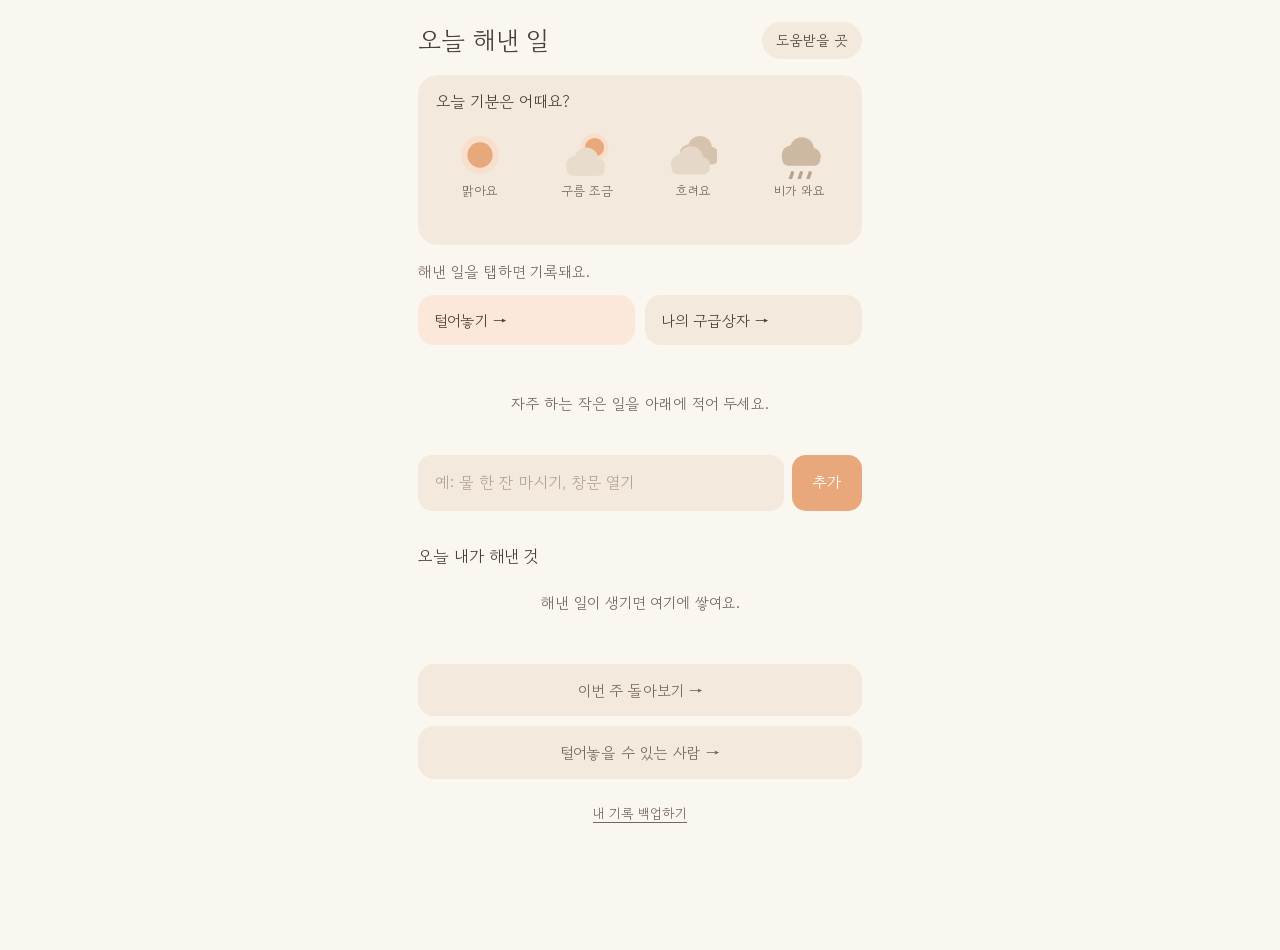
==== commit 9645b085: "안내 문장을 짧게: 없어도 되는 말은 빼고 3초 안에 읽히게 Co-Authored-By: Claude Opus 5.5 <noreply@anthropic.com>" ====
--- a/index.html
+++ b/index.html
@@ -32,15 +32,14 @@
     main {
       max-width: 480px;
       margin: 0 auto;
-      padding: 28px 18px 120px;
-    }
+      padding: calc(var(--bar-h) + env(safe-area-inset-top)) 18px 120px;
+    }
+    :root { --bar-h: 69px; }
     h1 { font-size: 1.6rem; margin: 0 0 4px; }
-    /* 위쪽 줄은 스크롤해도 붙어 있어서, "도움받을 곳"이 언제나 한 번에 닿아요 */
+    /* 위쪽 줄은 화면 위에 고정돼 있어서, "도움받을 곳"이 언제나 한 번에 닿아요 (theme.css의 .fixed-bar) */
     .head {
       display: flex; justify-content: space-between; align-items: center; gap: 12px;
-      position: sticky; top: 0; z-index: 5;
-      background: var(--bg);
-      margin: -28px -18px 4px; padding: 20px 18px 8px;
+      padding-bottom: 8px; padding-top: calc(env(safe-area-inset-top) + 20px);
     }
     .head h1 { margin: 0; }
     .sub { color: var(--soft); margin: 0 0 12px; font-size: 0.95rem; }
@@ -260,32 +259,77 @@
       background: var(--bg); cursor: pointer;
       transition: opacity .45s ease;
     }
-    .splash svg { width: 96px; height: 96px; }
+    .splash svg { width: 104px; height: 104px; overflow: visible; }
     .splash .name { font-size: 1.7rem; letter-spacing: 0.1em; color: var(--text); }
-    .splash rect { animation: settle .5s cubic-bezier(.3, 1.3, .5, 1) both; }
-    .splash rect:nth-child(2) { animation-delay: .08s; }
-    .splash rect:nth-child(3) { animation-delay: .16s; }
+    /* 조약돌이 아래부터 하나씩 내려앉아요. 기울기는 안쪽 그림에 있어서, 기운 채로 내려앉아요 */
+    .splash .stone { animation: settle .5s cubic-bezier(.3, 1.3, .5, 1) both; }
+    .splash .s2 { animation-delay: .08s; }
+    .splash .s3 { animation-delay: .16s; }
     .splash .name { animation: rise .45s ease .1s both; }
-    @keyframes settle { from { opacity: 0; transform: translateY(-40px); } to { opacity: 1; transform: none; } }
+    @keyframes settle { from { opacity: 0; transform: translateY(-54px); } to { opacity: 1; transform: none; } }   /* 그림 단위가 달라져서 -54: 화면에선 예전과 같은 거리(약 14px) */
     @keyframes rise { from { opacity: 0; transform: translateY(4px); } to { opacity: 1; transform: none; } }
     .splash.leaving { opacity: 0; pointer-events: none; }
     @media (prefers-reduced-motion: reduce) {
       .splash-on .splash { transition: none; }
-      .splash rect, .splash .name { animation: none; }
+      .splash .stone, .splash .name { animation: none; }
     }
   </style>
 </head>
 <body>
   <div class="splash" id="splash" aria-hidden="true">
-    <svg viewBox="120 120 272 272" role="img">
-      <rect x="120" y="297" width="272" height="76" rx="30" fill="#e09a6b"/>
-      <rect x="156" y="215" width="216" height="70" rx="28" fill="#e8a87c"/>
-      <rect x="172" y="139" width="156" height="64" rx="26" fill="#f2c4a0"/>
+    <svg viewBox="64 70 384 384" role="img">
+    <defs>
+      <radialGradient id="splight" cx=".32" cy=".30" r=".45">
+        <stop offset="0" stop-color="#fff" stop-opacity=".5"/><stop offset="1" stop-color="#fff" stop-opacity="0"/>
+      </radialGradient>
+      <radialGradient id="spglow" cx=".72" cy=".8" r=".3">
+        <stop offset="0" stop-color="#fff" stop-opacity=".12"/><stop offset="1" stop-color="#fff" stop-opacity="0"/>
+      </radialGradient>
+      <filter id="spdrop" x="-20%" y="-20%" width="140%" height="160%">
+        <feDropShadow dx="0" dy="8" stdDeviation="5.5" flood-color="#965f3c" flood-opacity=".3"/>
+      </filter>
+      <clipPath id="spclip0"><path d="M401.6,351.6 C400.6,364.6 392.0,376.4 381.9,386.6 C371.8,396.9 356.9,406.1 341.0,413.2 C325.1,420.2 305.8,426.2 286.5,428.9 C267.2,431.7 244.7,432.2 225.1,429.7 C205.6,427.3 185.3,421.5 169.4,414.4 C153.5,407.2 139.1,397.3 129.5,386.8 C119.9,376.3 112.6,364.5 111.9,351.6 C111.2,338.7 115.7,321.5 125.1,309.2 C134.5,296.9 151.7,285.4 168.5,277.9 C185.4,270.4 206.8,266.4 226.3,264.1 C245.8,261.9 266.1,262.1 285.6,264.4 C305.1,266.7 326.3,270.5 343.4,277.9 C360.5,285.3 378.4,296.6 388.1,308.8 C397.8,321.1 402.6,338.6 401.6,351.6Z"/></clipPath>
+      <clipPath id="spclip1"><path d="M351.0,233.3 C350.8,243.3 347.6,252.6 341.2,260.9 C334.8,269.2 324.3,277.5 312.6,283.2 C300.9,288.9 285.7,293.2 271.0,295.4 C256.3,297.6 239.7,298.1 224.6,296.4 C209.5,294.8 192.8,291.3 180.3,285.6 C167.8,280.0 155.6,271.3 149.4,262.5 C143.2,253.8 141.4,243.3 142.9,233.3 C144.3,223.2 150.9,211.5 158.0,202.2 C165.2,192.9 174.6,184.4 185.7,177.3 C196.8,170.2 210.1,163.2 224.6,159.7 C239.0,156.3 257.2,154.5 272.4,156.6 C287.6,158.7 304.1,165.0 315.8,172.3 C327.5,179.7 336.7,190.5 342.6,200.6 C348.4,210.8 351.2,223.2 351.0,233.3Z"/></clipPath>
+      <clipPath id="spclip2"><path d="M336.7,139.9 C336.5,147.3 333.5,154.0 329.0,160.3 C324.6,166.6 317.9,172.8 309.8,177.5 C301.6,182.2 291.0,186.7 280.3,188.6 C269.6,190.5 256.2,190.8 245.6,188.9 C234.9,187.1 224.0,182.4 216.2,177.5 C208.4,172.7 202.9,166.0 198.8,159.7 C194.7,153.5 192.1,147.3 191.5,139.9 C190.9,132.6 191.4,123.2 195.2,115.6 C199.0,108.0 205.9,99.7 214.3,94.4 C222.8,89.1 234.9,85.2 245.8,83.7 C256.7,82.2 269.1,83.2 279.7,85.3 C290.3,87.5 300.9,91.6 309.2,96.7 C317.6,101.8 325.2,108.7 329.8,115.9 C334.4,123.1 336.8,132.5 336.7,139.9Z"/></clipPath>
+    </defs>
+    <g class="stone s1">
+      <g transform="rotate(0 256 345)">
+        <path d="M401.6,351.6 C400.6,364.6 392.0,376.4 381.9,386.6 C371.8,396.9 356.9,406.1 341.0,413.2 C325.1,420.2 305.8,426.2 286.5,428.9 C267.2,431.7 244.7,432.2 225.1,429.7 C205.6,427.3 185.3,421.5 169.4,414.4 C153.5,407.2 139.1,397.3 129.5,386.8 C119.9,376.3 112.6,364.5 111.9,351.6 C111.2,338.7 115.7,321.5 125.1,309.2 C134.5,296.9 151.7,285.4 168.5,277.9 C185.4,270.4 206.8,266.4 226.3,264.1 C245.8,261.9 266.1,262.1 285.6,264.4 C305.1,266.7 326.3,270.5 343.4,277.9 C360.5,285.3 378.4,296.6 388.1,308.8 C397.8,321.1 402.6,338.6 401.6,351.6Z" fill="#e09a6b" filter="url(#spdrop)"/>
+        <g clip-path="url(#spclip0)">
+          <path d="M401.6,351.6 C400.6,364.6 392.0,376.4 381.9,386.6 C371.8,396.9 356.9,406.1 341.0,413.2 C325.1,420.2 305.8,426.2 286.5,428.9 C267.2,431.7 244.7,432.2 225.1,429.7 C205.6,427.3 185.3,421.5 169.4,414.4 C153.5,407.2 139.1,397.3 129.5,386.8 C119.9,376.3 112.6,364.5 111.9,351.6 C111.2,338.7 115.7,321.5 125.1,309.2 C134.5,296.9 151.7,285.4 168.5,277.9 C185.4,270.4 206.8,266.4 226.3,264.1 C245.8,261.9 266.1,262.1 285.6,264.4 C305.1,266.7 326.3,270.5 343.4,277.9 C360.5,285.3 378.4,296.6 388.1,308.8 C397.8,321.1 402.6,338.6 401.6,351.6Z" fill="#784222" fill-opacity=".10"/>
+          <path d="M401.6,351.6 C400.6,364.6 392.0,376.4 381.9,386.6 C371.8,396.9 356.9,406.1 341.0,413.2 C325.1,420.2 305.8,426.2 286.5,428.9 C267.2,431.7 244.7,432.2 225.1,429.7 C205.6,427.3 185.3,421.5 169.4,414.4 C153.5,407.2 139.1,397.3 129.5,386.8 C119.9,376.3 112.6,364.5 111.9,351.6 C111.2,338.7 115.7,321.5 125.1,309.2 C134.5,296.9 151.7,285.4 168.5,277.9 C185.4,270.4 206.8,266.4 226.3,264.1 C245.8,261.9 266.1,262.1 285.6,264.4 C305.1,266.7 326.3,270.5 343.4,277.9 C360.5,285.3 378.4,296.6 388.1,308.8 C397.8,321.1 402.6,338.6 401.6,351.6Z" fill="#e09a6b" transform="translate(-25.0 -29.2)"/>
+          <path d="M401.6,351.6 C400.6,364.6 392.0,376.4 381.9,386.6 C371.8,396.9 356.9,406.1 341.0,413.2 C325.1,420.2 305.8,426.2 286.5,428.9 C267.2,431.7 244.7,432.2 225.1,429.7 C205.6,427.3 185.3,421.5 169.4,414.4 C153.5,407.2 139.1,397.3 129.5,386.8 C119.9,376.3 112.6,364.5 111.9,351.6 C111.2,338.7 115.7,321.5 125.1,309.2 C134.5,296.9 151.7,285.4 168.5,277.9 C185.4,270.4 206.8,266.4 226.3,264.1 C245.8,261.9 266.1,262.1 285.6,264.4 C305.1,266.7 326.3,270.5 343.4,277.9 C360.5,285.3 378.4,296.6 388.1,308.8 C397.8,321.1 402.6,338.6 401.6,351.6Z" fill="url(#splight)"/>
+          <path d="M401.6,351.6 C400.6,364.6 392.0,376.4 381.9,386.6 C371.8,396.9 356.9,406.1 341.0,413.2 C325.1,420.2 305.8,426.2 286.5,428.9 C267.2,431.7 244.7,432.2 225.1,429.7 C205.6,427.3 185.3,421.5 169.4,414.4 C153.5,407.2 139.1,397.3 129.5,386.8 C119.9,376.3 112.6,364.5 111.9,351.6 C111.2,338.7 115.7,321.5 125.1,309.2 C134.5,296.9 151.7,285.4 168.5,277.9 C185.4,270.4 206.8,266.4 226.3,264.1 C245.8,261.9 266.1,262.1 285.6,264.4 C305.1,266.7 326.3,270.5 343.4,277.9 C360.5,285.3 378.4,296.6 388.1,308.8 C397.8,321.1 402.6,338.6 401.6,351.6Z" fill="url(#spglow)"/>
+        </g>
+      </g>
+    </g>
+    <g class="stone s2">
+      <g transform="rotate(-8 248 228)">
+        <path d="M351.0,233.3 C350.8,243.3 347.6,252.6 341.2,260.9 C334.8,269.2 324.3,277.5 312.6,283.2 C300.9,288.9 285.7,293.2 271.0,295.4 C256.3,297.6 239.7,298.1 224.6,296.4 C209.5,294.8 192.8,291.3 180.3,285.6 C167.8,280.0 155.6,271.3 149.4,262.5 C143.2,253.8 141.4,243.3 142.9,233.3 C144.3,223.2 150.9,211.5 158.0,202.2 C165.2,192.9 174.6,184.4 185.7,177.3 C196.8,170.2 210.1,163.2 224.6,159.7 C239.0,156.3 257.2,154.5 272.4,156.6 C287.6,158.7 304.1,165.0 315.8,172.3 C327.5,179.7 336.7,190.5 342.6,200.6 C348.4,210.8 351.2,223.2 351.0,233.3Z" fill="#e8a87c" filter="url(#spdrop)"/>
+        <g clip-path="url(#spclip1)">
+          <path d="M351.0,233.3 C350.8,243.3 347.6,252.6 341.2,260.9 C334.8,269.2 324.3,277.5 312.6,283.2 C300.9,288.9 285.7,293.2 271.0,295.4 C256.3,297.6 239.7,298.1 224.6,296.4 C209.5,294.8 192.8,291.3 180.3,285.6 C167.8,280.0 155.6,271.3 149.4,262.5 C143.2,253.8 141.4,243.3 142.9,233.3 C144.3,223.2 150.9,211.5 158.0,202.2 C165.2,192.9 174.6,184.4 185.7,177.3 C196.8,170.2 210.1,163.2 224.6,159.7 C239.0,156.3 257.2,154.5 272.4,156.6 C287.6,158.7 304.1,165.0 315.8,172.3 C327.5,179.7 336.7,190.5 342.6,200.6 C348.4,210.8 351.2,223.2 351.0,233.3Z" fill="#784222" fill-opacity=".10"/>
+          <path d="M351.0,233.3 C350.8,243.3 347.6,252.6 341.2,260.9 C334.8,269.2 324.3,277.5 312.6,283.2 C300.9,288.9 285.7,293.2 271.0,295.4 C256.3,297.6 239.7,298.1 224.6,296.4 C209.5,294.8 192.8,291.3 180.3,285.6 C167.8,280.0 155.6,271.3 149.4,262.5 C143.2,253.8 141.4,243.3 142.9,233.3 C144.3,223.2 150.9,211.5 158.0,202.2 C165.2,192.9 174.6,184.4 185.7,177.3 C196.8,170.2 210.1,163.2 224.6,159.7 C239.0,156.3 257.2,154.5 272.4,156.6 C287.6,158.7 304.1,165.0 315.8,172.3 C327.5,179.7 336.7,190.5 342.6,200.6 C348.4,210.8 351.2,223.2 351.0,233.3Z" fill="#e8a87c" transform="translate(-18.8 -23.3)"/>
+          <path d="M351.0,233.3 C350.8,243.3 347.6,252.6 341.2,260.9 C334.8,269.2 324.3,277.5 312.6,283.2 C300.9,288.9 285.7,293.2 271.0,295.4 C256.3,297.6 239.7,298.1 224.6,296.4 C209.5,294.8 192.8,291.3 180.3,285.6 C167.8,280.0 155.6,271.3 149.4,262.5 C143.2,253.8 141.4,243.3 142.9,233.3 C144.3,223.2 150.9,211.5 158.0,202.2 C165.2,192.9 174.6,184.4 185.7,177.3 C196.8,170.2 210.1,163.2 224.6,159.7 C239.0,156.3 257.2,154.5 272.4,156.6 C287.6,158.7 304.1,165.0 315.8,172.3 C327.5,179.7 336.7,190.5 342.6,200.6 C348.4,210.8 351.2,223.2 351.0,233.3Z" fill="url(#splight)"/>
+          <path d="M351.0,233.3 C350.8,243.3 347.6,252.6 341.2,260.9 C334.8,269.2 324.3,277.5 312.6,283.2 C300.9,288.9 285.7,293.2 271.0,295.4 C256.3,297.6 239.7,298.1 224.6,296.4 C209.5,294.8 192.8,291.3 180.3,285.6 C167.8,280.0 155.6,271.3 149.4,262.5 C143.2,253.8 141.4,243.3 142.9,233.3 C144.3,223.2 150.9,211.5 158.0,202.2 C165.2,192.9 174.6,184.4 185.7,177.3 C196.8,170.2 210.1,163.2 224.6,159.7 C239.0,156.3 257.2,154.5 272.4,156.6 C287.6,158.7 304.1,165.0 315.8,172.3 C327.5,179.7 336.7,190.5 342.6,200.6 C348.4,210.8 351.2,223.2 351.0,233.3Z" fill="url(#spglow)"/>
+        </g>
+      </g>
+    </g>
+    <g class="stone s3">
+      <g transform="rotate(9 263 136)">
+        <path d="M336.7,139.9 C336.5,147.3 333.5,154.0 329.0,160.3 C324.6,166.6 317.9,172.8 309.8,177.5 C301.6,182.2 291.0,186.7 280.3,188.6 C269.6,190.5 256.2,190.8 245.6,188.9 C234.9,187.1 224.0,182.4 216.2,177.5 C208.4,172.7 202.9,166.0 198.8,159.7 C194.7,153.5 192.1,147.3 191.5,139.9 C190.9,132.6 191.4,123.2 195.2,115.6 C199.0,108.0 205.9,99.7 214.3,94.4 C222.8,89.1 234.9,85.2 245.8,83.7 C256.7,82.2 269.1,83.2 279.7,85.3 C290.3,87.5 300.9,91.6 309.2,96.7 C317.6,101.8 325.2,108.7 329.8,115.9 C334.4,123.1 336.8,132.5 336.7,139.9Z" fill="#f2c4a0" filter="url(#spdrop)"/>
+        <g clip-path="url(#spclip2)">
+          <path d="M336.7,139.9 C336.5,147.3 333.5,154.0 329.0,160.3 C324.6,166.6 317.9,172.8 309.8,177.5 C301.6,182.2 291.0,186.7 280.3,188.6 C269.6,190.5 256.2,190.8 245.6,188.9 C234.9,187.1 224.0,182.4 216.2,177.5 C208.4,172.7 202.9,166.0 198.8,159.7 C194.7,153.5 192.1,147.3 191.5,139.9 C190.9,132.6 191.4,123.2 195.2,115.6 C199.0,108.0 205.9,99.7 214.3,94.4 C222.8,89.1 234.9,85.2 245.8,83.7 C256.7,82.2 269.1,83.2 279.7,85.3 C290.3,87.5 300.9,91.6 309.2,96.7 C317.6,101.8 325.2,108.7 329.8,115.9 C334.4,123.1 336.8,132.5 336.7,139.9Z" fill="#784222" fill-opacity=".10"/>
+          <path d="M336.7,139.9 C336.5,147.3 333.5,154.0 329.0,160.3 C324.6,166.6 317.9,172.8 309.8,177.5 C301.6,182.2 291.0,186.7 280.3,188.6 C269.6,190.5 256.2,190.8 245.6,188.9 C234.9,187.1 224.0,182.4 216.2,177.5 C208.4,172.7 202.9,166.0 198.8,159.7 C194.7,153.5 192.1,147.3 191.5,139.9 C190.9,132.6 191.4,123.2 195.2,115.6 C199.0,108.0 205.9,99.7 214.3,94.4 C222.8,89.1 234.9,85.2 245.8,83.7 C256.7,82.2 269.1,83.2 279.7,85.3 C290.3,87.5 300.9,91.6 309.2,96.7 C317.6,101.8 325.2,108.7 329.8,115.9 C334.4,123.1 336.8,132.5 336.7,139.9Z" fill="#f2c4a0" transform="translate(-13.4 -17.3)"/>
+          <path d="M336.7,139.9 C336.5,147.3 333.5,154.0 329.0,160.3 C324.6,166.6 317.9,172.8 309.8,177.5 C301.6,182.2 291.0,186.7 280.3,188.6 C269.6,190.5 256.2,190.8 245.6,188.9 C234.9,187.1 224.0,182.4 216.2,177.5 C208.4,172.7 202.9,166.0 198.8,159.7 C194.7,153.5 192.1,147.3 191.5,139.9 C190.9,132.6 191.4,123.2 195.2,115.6 C199.0,108.0 205.9,99.7 214.3,94.4 C222.8,89.1 234.9,85.2 245.8,83.7 C256.7,82.2 269.1,83.2 279.7,85.3 C290.3,87.5 300.9,91.6 309.2,96.7 C317.6,101.8 325.2,108.7 329.8,115.9 C334.4,123.1 336.8,132.5 336.7,139.9Z" fill="url(#splight)"/>
+          <path d="M336.7,139.9 C336.5,147.3 333.5,154.0 329.0,160.3 C324.6,166.6 317.9,172.8 309.8,177.5 C301.6,182.2 291.0,186.7 280.3,188.6 C269.6,190.5 256.2,190.8 245.6,188.9 C234.9,187.1 224.0,182.4 216.2,177.5 C208.4,172.7 202.9,166.0 198.8,159.7 C194.7,153.5 192.1,147.3 191.5,139.9 C190.9,132.6 191.4,123.2 195.2,115.6 C199.0,108.0 205.9,99.7 214.3,94.4 C222.8,89.1 234.9,85.2 245.8,83.7 C256.7,82.2 269.1,83.2 279.7,85.3 C290.3,87.5 300.9,91.6 309.2,96.7 C317.6,101.8 325.2,108.7 329.8,115.9 C334.4,123.1 336.8,132.5 336.7,139.9Z" fill="url(#spglow)"/>
+        </g>
+      </g>
+    </g>
     </svg>
     <div class="name">차곡</div>
   </div>
   <main>
-    <div class="head">
+    <div class="head fixed-bar">
       <h1>오늘 해낸 일</h1>
       <span data-help-slot></span>
     </div>
@@ -314,10 +358,10 @@
       </div>
     </section>
 
-    <p class="sub">해낸 일을 탭하면 기록돼요. 작은 것도 충분해요.</p>
+    <p class="sub">해낸 일을 탭하면 기록돼요.</p>
     <div class="quick">
-      <a class="vent-link" href="vent.html">털어놓고 싶을 땐<br>여기로 →</a>
-      <a class="vent-link kit-link" href="kit.html">힘들 땐<br>나의 구급상자 →</a>
+      <a class="vent-link" href="vent.html">털어놓기 →</a>
+      <a class="vent-link kit-link" href="kit.html">나의 구급상자 →</a>
     </div>
 
     <ul class="items" id="items"></ul>
@@ -354,6 +398,7 @@
   <script src="record-sheet.js"></script>
   <script src="people.js"></script>
   <script src="mood.js"></script>
+  <script src="nav.js"></script>
   <script>
     // ── 저장소: 데이터는 이 브라우저 안(localStorage)에만 저장돼요 ──
     const KEY = "overcome.v1";
@@ -391,7 +436,7 @@
       list.parentElement.classList.toggle("editing", editing);
 
       if (state.items.length === 0) {
-        list.innerHTML = '<li class="empty">아래에 내가 해내고 싶은 작은 일을 적어 보세요.</li>';
+        list.innerHTML = '<li class="empty">자주 하는 작은 일을 아래에 적어 두세요.</li>';
       }
 
       state.items.forEach((item) => {
@@ -547,8 +592,8 @@
     const MOODS = window.chagokMood.MOODS;   // 날씨 그림은 mood.js에 있어요 (돌아보기와 함께 써요)
     const KIT_KEY = "chagok.kit.v1";
     const LOW_HELLO = {
-      2: "흐린 날이네요. 오늘은 천천히 가도 괜찮아요.",
-      1: "오늘은 그냥 누워 있어도 괜찮아요. 쉬는 것도 나를 돌보는 일이에요.",
+      2: "천천히 가도 괜찮아요.",
+      1: "오늘은 누워 있어도 괜찮아요.",
     };
     const MOVES = ["창문 열기", "세수하기", "집 앞 5분 걷기", "물 한 컵 마시기", "이불 정리하기", "양치하기", "햇빛 드는 곳에 잠깐 서 있기"];
     const LIE_DOWN = ["숨 세 번 천천히 쉬기", "물 한 모금 마시기", "창밖 잠깐 보기", "이불 속에서 기지개 켜기", "좋아하는 노래 한 곡 듣기"];
@@ -593,7 +638,7 @@
       } else {
         $("low").hidden = true;
         clearLow();
-        $("moodNote").textContent = "오늘의 기분을 남겨 뒀어요.";
+        $("moodNote").textContent = "남겨 뒀어요.";
         noteTimer = setTimeout(() => { $("moodNote").textContent = ""; }, 3000);
       }
     }
@@ -712,7 +757,7 @@
       box.innerHTML = `
         <div class="rest-done" role="status">
           <p>오늘은 쉬어 가기로 했어요.</p>
-          <small>돌아보기에 조약돌 하나를 조용히 놓아 뒀어요.</small>
+          <small>조약돌 하나를 놓아 뒀어요.</small>
           <button class="low-btn" type="button">되돌리기</button>
         </div>`;
       box.querySelector("button").addEventListener("click", () => {
@@ -737,7 +782,7 @@
         add("from", "과거의 내가 해낸 것");
         add("fact", `지금까지 쌓인 조약돌 ${total}개`);
         const lastDone = [...records].sort((a, b) => new Date(a.at) - new Date(b.at)).pop();
-        if (lastDone) add("sub-fact", `가장 최근에 해낸 일: ${lastDone.name} · ${fmt(lastDone.at)}`);
+        if (lastDone) add("sub-fact", `최근에 해낸 일: ${lastDone.name} · ${fmt(lastDone.at)}`);
       } else {
         const cards = kitCards();
         if (!cards.length) return;   // 보여 줄 사실이 없으면 비워 둬요
@@ -758,7 +803,7 @@
         box.querySelector("button").addEventListener("click", () => { showLie(true); saveLow({ lieOpen: true }); });
         return;
       }
-      box.innerHTML = '<p class="low-sub">누워서도 할 수 있는 일. 하고 싶을 때만요.</p><ul class="lie-list"></ul>';
+      box.innerHTML = '<p class="low-sub">하고 싶을 때만요.</p><ul class="lie-list"></ul>';
       const ul = box.querySelector("ul");
       for (const name of LIE_DOWN) {
         const li = document.createElement("li");
--- a/theme.css
+++ b/theme.css
@@ -41,6 +41,22 @@
 
 * { box-sizing: border-box; }
 
+/* 화면 위쪽에 붙어 있는 줄(← 돌아가기 · 도움받을 곳)
+   position: fixed로 화면 위에 고정해요. (sticky는 아이폰에서 뒤로 돌아올 때 잠깐 사라지는 일이 있어서)
+   --bar-h: 줄의 높이, --page-w: 화면 내용의 최대 너비 (줄 안의 글자를 내용과 같은 선에 맞추려고) */
+:root { --bar-h: 54px; --page-w: 480px; }
+.fixed-bar {
+  position: fixed; top: 0; left: 0; right: 0; z-index: 20;
+  background: var(--bg);
+  height: calc(var(--bar-h) + env(safe-area-inset-top));
+  padding-top: env(safe-area-inset-top);   /* 아이폰 상태 표시줄 밑으로 들어가지 않게 */
+  padding-left: max(18px, calc(50% - var(--page-w) / 2 + 18px), env(safe-area-inset-left));
+  padding-right: max(18px, calc(50% - var(--page-w) / 2 + 18px), env(safe-area-inset-right));
+  transform: translateZ(0);                /* 따로 그려 두어서, 다시 그릴 때 빠지지 않게 */
+}
+/* 고정된 줄만큼 내용 위쪽에 여백 (입력칸으로 스크롤될 때도 줄 밑에 가려지지 않게) */
+html { scroll-padding-top: calc(var(--bar-h) + env(safe-area-inset-top) + 8px); }
+
 body {
   margin: 0;
   background: var(--bg);
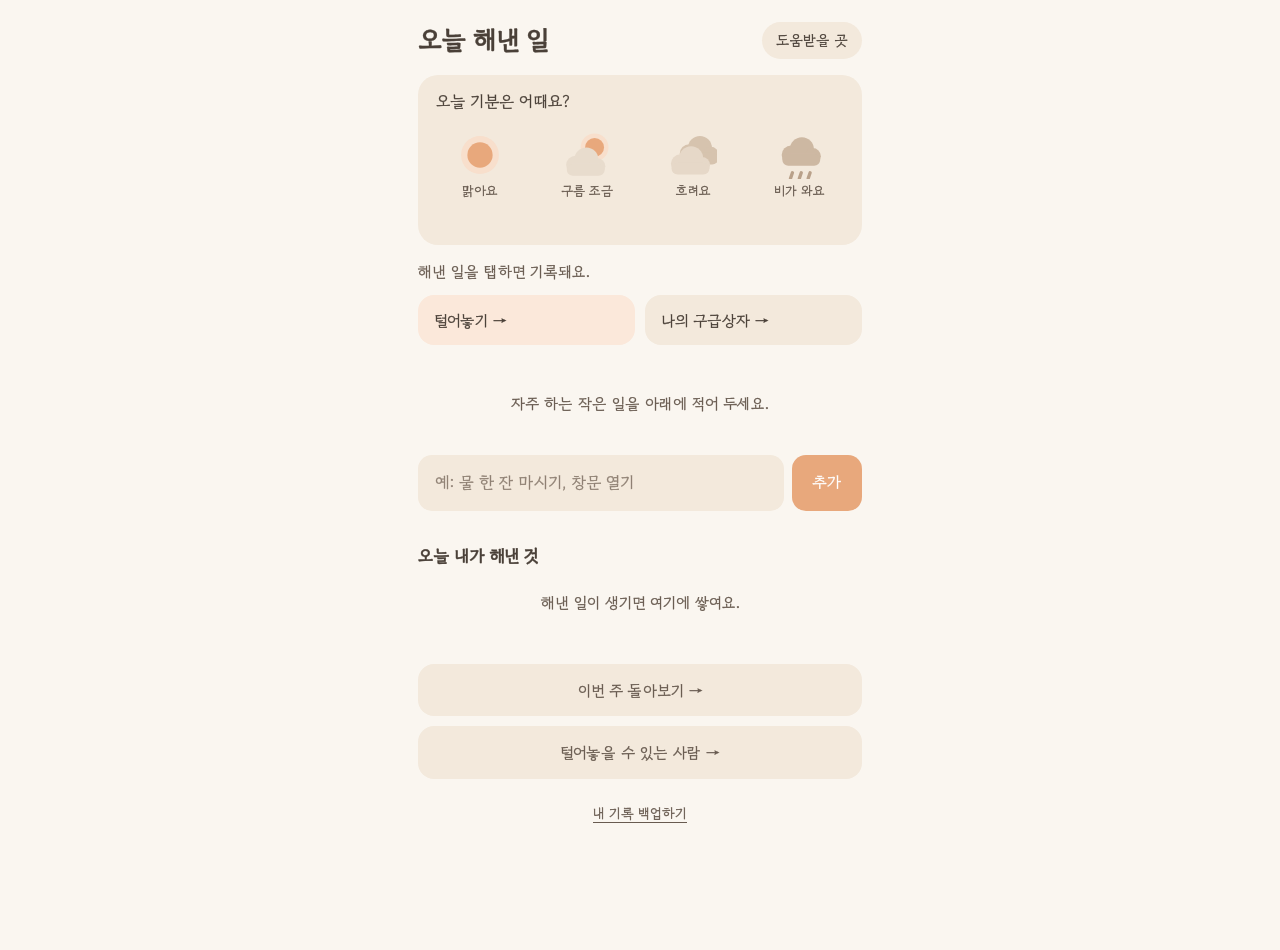
==== commit 96fa83ab: "글씨를 또렷하게: 획 살짝 두껍게, 제목·항목 굵게, 대비 높이고 테두리 두께는 한 곳에서 Co-Authored-By: Claude Opus 5.5 <noreply@anthropi" ====
--- a/index.html
+++ b/index.html
@@ -78,7 +78,7 @@
     .mood-btn svg { width: 48px; height: 48px; }
     .mood-btn:active { transform: scale(0.95); }
     .mood-btn[aria-pressed="true"] { background: var(--bg); color: var(--text); }
-    .mood-btn:focus-visible { outline: 2px solid var(--soft); outline-offset: 1px; }
+    .mood-btn:focus-visible { outline: var(--border-strong) solid var(--soft); outline-offset: 1px; }
     .mood-note { color: var(--accent-deep); font-size: 0.85rem; min-height: 1.4em; margin: 6px 6px 0; }
 
     /* 낮은 날: 부드럽게 펼쳐지는 작은 자리 */
@@ -111,7 +111,7 @@
     .low-more { display: block; margin: 8px 2px 0; }
     .low-next {
       display: flex; align-items: center; justify-content: space-between; gap: 10px; flex-wrap: wrap;
-      margin-top: 14px; padding-top: 12px; border-top: 1px solid var(--line); font-size: 0.88rem; color: var(--soft);
+      margin-top: 14px; padding-top: 12px; border-top: var(--border) solid var(--line); font-size: 0.88rem; color: var(--soft);
     }
     .low-next a { color: var(--text); text-decoration: none; background: var(--accent-soft); border-radius: 999px; padding: 7px 14px; white-space: nowrap; }
     .low-next .end { display: flex; gap: 8px; align-items: center; flex-wrap: wrap; }
@@ -155,7 +155,7 @@
       transition: transform .15s ease, background .3s ease;
     }
     .item:active { transform: scale(0.98); background: var(--card-press); }
-    .item .name { flex: 1; font-size: 1.08rem; }
+    .item .name { flex: 1; font-size: 1.08rem; font-weight: 700; }
     .item .count { color: var(--soft); font-size: 0.88rem; white-space: nowrap; }
     /* 해낸 항목: 조약돌 같은 복숭아·살구 톤 */
     .item.did { background: var(--peach); }
@@ -189,7 +189,7 @@
     .add input {
       flex: 1; min-width: 0; font: inherit; color: inherit;
       padding: 14px 16px;
-      border: 1.5px solid transparent; border-radius: 14px;
+      border: var(--border-field) solid transparent; border-radius: 14px;
       background: var(--card); outline: none;
     }
     .add input::placeholder { color: var(--faint); }
@@ -212,7 +212,7 @@
     .log { list-style: none; padding: 0; margin: 0; }
     .log li {
       display: flex; gap: 10px; padding: 10px 2px;
-      border-bottom: 1px solid var(--line); font-size: 0.95rem;
+      border-bottom: var(--border) solid var(--line); font-size: 0.95rem;
     }
     .log time { color: var(--soft); min-width: 3.5em; }
 
@@ -249,7 +249,7 @@
     .log .entry { flex: 1; min-width: 0; }
     .log li.tappable { cursor: pointer; border-radius: 8px; }
     .log li.tappable:active { background: var(--accent-soft); }
-    .log li.tappable:focus-visible { outline: 2px solid var(--soft); outline-offset: 2px; }
+    .log li.tappable:focus-visible { outline: var(--border-strong) solid var(--soft); outline-offset: 2px; }
 
     /* 인트로 */
     .splash { display: none; }
--- a/theme.css
+++ b/theme.css
@@ -22,12 +22,12 @@
 
   /* 글자 */
   --text: #4a4038;
-  --soft: #75685d;        /* 보조 글자: 크림 위에서도 잘 읽히는 진하기 */
-  --faint: #b2a497;       /* 아주 조용한 힌트 */
+  --soft: #685b50;        /* 보조 글자: 어느 바탕 위에서도 대비 4.5:1 이상 (가장 낮은 복숭아 바탕에서 4.85) */
+  --faint: #8f8174;       /* 입력칸 안내 같은 조용한 힌트: 크림·카드 바탕에서 대비 3:1 이상 */
 
   /* 살구·복숭아 (조약돌 색) */
   --accent: #e8a87c;
-  --accent-deep: #b4693e; /* 살구 바탕 위 글자 */
+  --accent-deep: #8f4c26; /* "내가 해냈다" 같은 살구색 글자: 어느 바탕 위에서도 대비 4.5:1 이상 */
   --accent-soft: #fbe8da;
   --peach: #f6d8c2;       /* 해낸 항목 바탕 */
   --pebble-1: #e09a6b;
@@ -36,6 +36,12 @@
   --pebble-4: #f2c4a0;
 
   --radius: 16px;
+
+  /* 테두리 두께: 이 숫자 하나만 바꾸면 모든 화면의 선이 함께 바뀌어요.
+     구분선은 이 두께 그대로, 입력칸은 1.5배, 초점 표시·돌아보기 바닥선은 2배예요. */
+  --border: 1px;
+  --border-field: calc(var(--border) * 1.5);
+  --border-strong: calc(var(--border) * 2);
   --font: "Gowun Dodum", -apple-system, BlinkMacSystemFont, "Apple SD Gothic Neo", "Noto Sans KR", sans-serif;
 }
 
@@ -65,12 +71,15 @@
   line-height: 1.6;
   -webkit-tap-highlight-color: transparent;
   -webkit-font-smoothing: antialiased;
+  /* 획을 아주 살짝 두껍게: 기운 없는 날에도 글씨가 흐리게 보이지 않도록 */
+  -webkit-text-stroke: 0.35px;
   /* 한국어가 낱말 중간에서 끊기지 않게 (아주 긴 낱말만 필요할 때 끊어요) */
   word-break: keep-all;
   overflow-wrap: break-word;
 }
 button, input, textarea, select { font-family: inherit; }
 
-/* 고운돋움은 굵은 글꼴이 따로 없어요. 억지로 굵게 만들지 않고, 크기로 제목을 구분해요. */
-h1, h2, h3, strong, b { font-weight: 400; }
+/* 중요한 글씨는 굵게: 제목, 해낸 항목 이름
+   (고운돋움은 굵은 글꼴 파일이 따로 없어서, 브라우저가 획을 두껍게 그려 줘요) */
+h1, h2, h3, strong, b { font-weight: 700; }
 h1 { letter-spacing: -0.01em; }
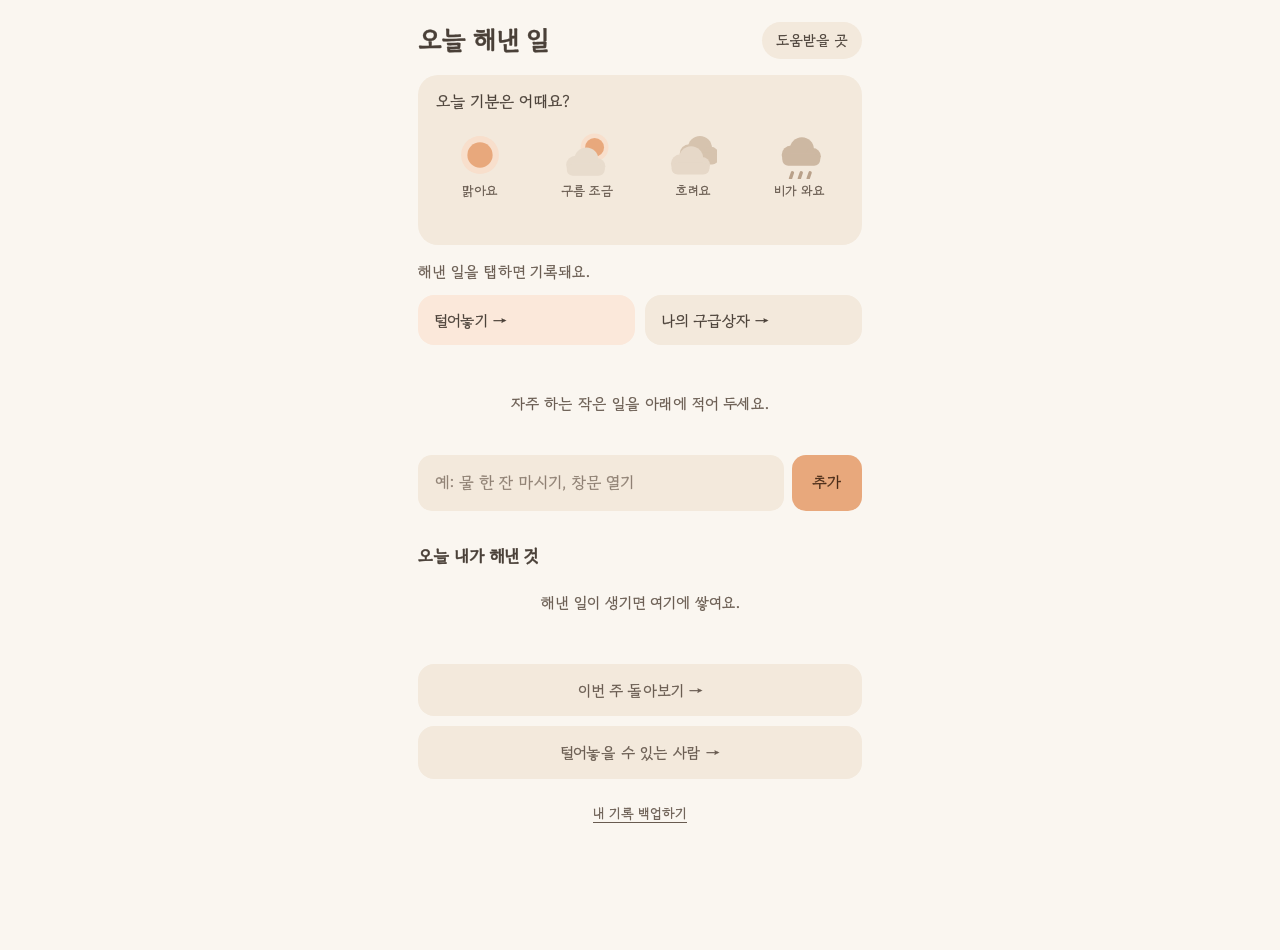
==== commit a7c4c7de: "살구 버튼 글씨를 흰색 대신 진한 밤색으로 (대비 6.2:1) Co-Authored-By: Claude Opus 5.5 <noreply@anthropic.com>" ====
--- a/index.html
+++ b/index.html
@@ -196,7 +196,7 @@
     .add input:focus { border-color: var(--accent); background: var(--bg); }
     .add button {
       font: inherit; border: none; border-radius: 14px;
-      padding: 0 20px; background: var(--accent); color: #fff;
+      padding: 0 20px; background: var(--accent); color: var(--on-accent);
       cursor: pointer;
       white-space: nowrap; flex-shrink: 0;   /* "추가"가 두 줄로 깨지지 않게 */
     }
@@ -243,7 +243,7 @@
       flex: 1; min-width: 0; font: inherit; color: var(--text);
       padding: 10px 12px; border: none; border-radius: 10px; outline: none;
     }
-    .memo-form button { text-decoration: none; background: var(--accent); color: #fff; border-radius: 10px; padding: 0 14px; }
+    .memo-form button { text-decoration: none; background: var(--accent); color: var(--on-accent); border-radius: 10px; padding: 0 14px; }
     .log .memo { display: block; color: var(--soft); font-size: 0.88rem; }
     .log .memo.hint { color: var(--faint); font-size: 0.8rem; }
     .log .entry { flex: 1; min-width: 0; }
--- a/theme.css
+++ b/theme.css
@@ -28,6 +28,7 @@
   /* 살구·복숭아 (조약돌 색) */
   --accent: #e8a87c;
   --accent-deep: #8f4c26; /* "내가 해냈다" 같은 살구색 글자: 어느 바탕 위에서도 대비 4.5:1 이상 */
+  --on-accent: #4a2c18;   /* 살구 버튼 위 글자: 진한 밤색, 대비 6.2:1 (흰 글씨는 2:1밖에 안 돼서) */
   --accent-soft: #fbe8da;
   --peach: #f6d8c2;       /* 해낸 항목 바탕 */
   --pebble-1: #e09a6b;
